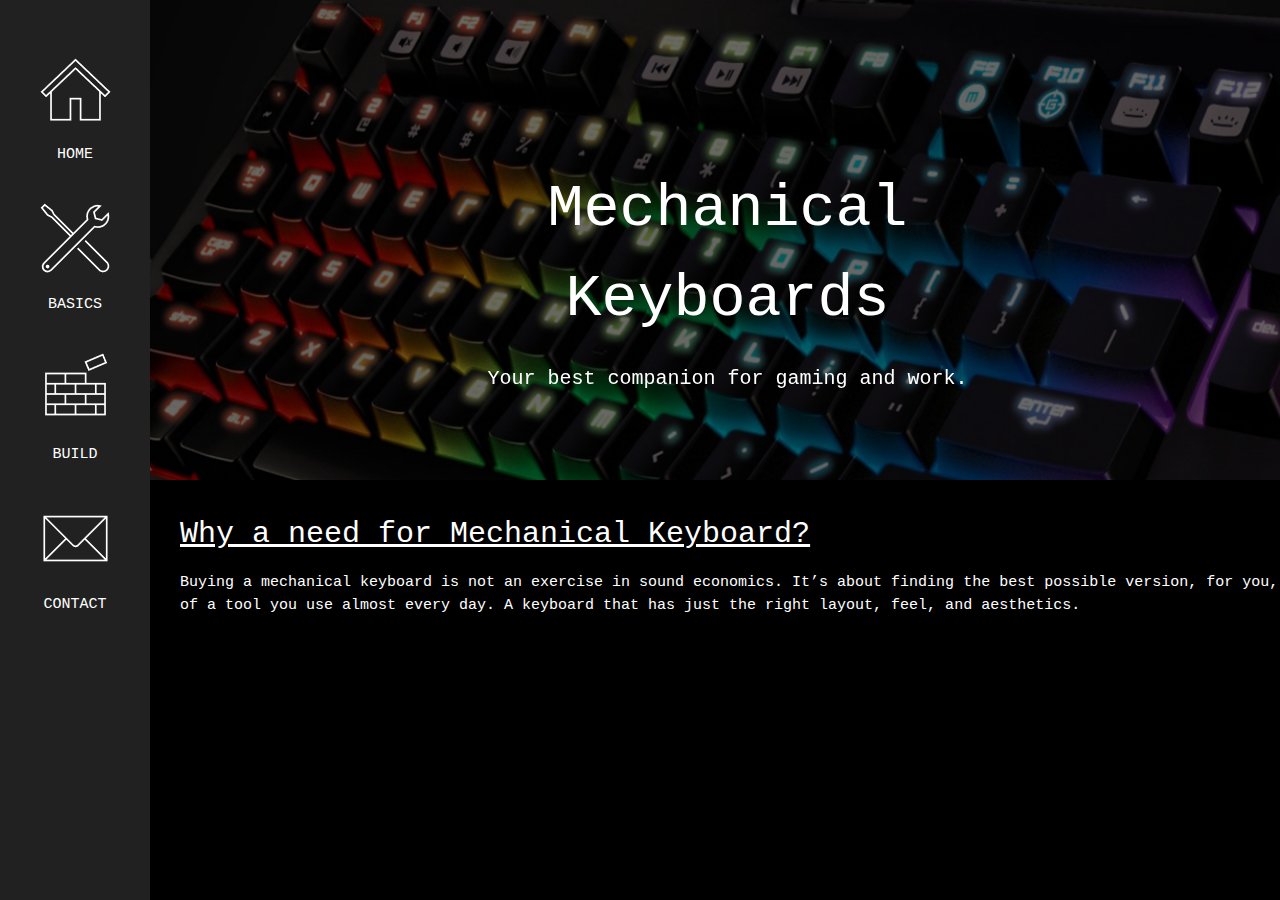
==== assignment2.html @ ba3ad0b2 "Update assignment2.html" ====
<html>
  <head>
    <title>Assignment 2</title>
    <link rel="stylesheet" type="text/css" href="style2.css" />
    <link rel="stylesheet" href="https://www.w3schools.com/w3css/4/w3.css" />
    <link
      rel="stylesheet"
      href="https://fonts.googleapis.com/css?family=Montserrat"
    />
    <link
      rel="stylesheet"
      href="https://cdnjs.cloudflare.com/ajax/libs/font-awesome/4.7.0/css/font-awesome.min.css"
    />
  </head>
  <body style="background-color: black; color: white">
    <nav class="sidebar" style="background-color: #212121">
      <a href="#" class="baritem w3-hover-black" style="width: 100%">
        <image src="images/home.png"></image>
        <p>HOME</p>
      </a>
      <a href="#basics" class="baritem w3-hover-black" style="width: 100%">
        <image src="images/basics.png"></image>
        <p>BASICS</p>
      </a>
      <a href="#build" class="baritem w3-hover-black" style="width: 100%">
        <image src="images/build.png"></image>
        <p>BUILD</p>
      </a>
      <a href="#contact" class="baritem w3-hover-black" style="width: 100%">
        <image src="images/contact.png"></image>
        <p>CONTACT</p>
      </a>
    </nav>

    <div class="box maincontent" style="width: 100%">
      <img
        src="images/BG2.png"
        style="width: 100%; height: auto; display: block"
      />
      <div class="text" style="font-family: 'Courier New', Courier, monospace">
        <h1
          style="
            font-family: 'Courier New', Courier, monospace;
            font-size: 60px;
          "
        >
          Mechanical Keyboards
        </h1>
        <p style="font-size: 20px">Your best companion for gaming and work.</p>
      </div>
    </div>
    <div style="padding-left: 180px">
      <header style="text-align: left">
        <u>Why a need for Mechanical Keyboard? </u>
      </header>
      <p>
        Buying a mechanical keyboard is not an exercise in sound economics. It’s
        about finding the best possible version, for you, of a tool you use
        almost every day. A keyboard that has just the right layout, feel, and
        aesthetics.
      </p>
    </div>
  </body>
</html>
---- style2.css ----
.container {
  text-align: center;
  color: white;
}

.centered {
  position: relative;
  transform: translate(-50%, -50%);
}

.sidebar {
  height: 100%;
  width: 150px;
  position: fixed;
  top: 0;
  left: 0;
  padding-top: 40px;
  background-color: #212121;
}

.sidebar div {
  padding: 8px;
  font-size: 15px;
  display: block;
}

.body-text {
  margin-left: 150px;
  font-size: 18px;
}

.baritem {
  padding: 8px 16px;
  float: left;
  width: auto;
  border: none;
  display: block;
  outline: 0;
  width: 100%;
  display: block;
  padding: 8px 16px;
  text-align: center;
  border: none;
  white-space: normal;
  float: none;
  outline: 0;
  text-decoration: none;
}

.maincontent {
  padding-bottom: 32px !important;
}

header {
  text-align: center;
  font-size: 20px;
  color: white;
  font-family: "Courier New", Courier, monospace;
  font-size: 30px;
}

p {
  font-family: "Courier New", Courier, monospace;
}
.box {
  position: relative;
  display: inline-block;
  padding-left: 150px;
}
.box .text {
  position: absolute;
  z-index: 999;
  margin: 0 auto;
  left: 0;
  right: 0;
  top: 30%;
  text-align: center;
  width: 60%;
  padding-left: 175px;
}
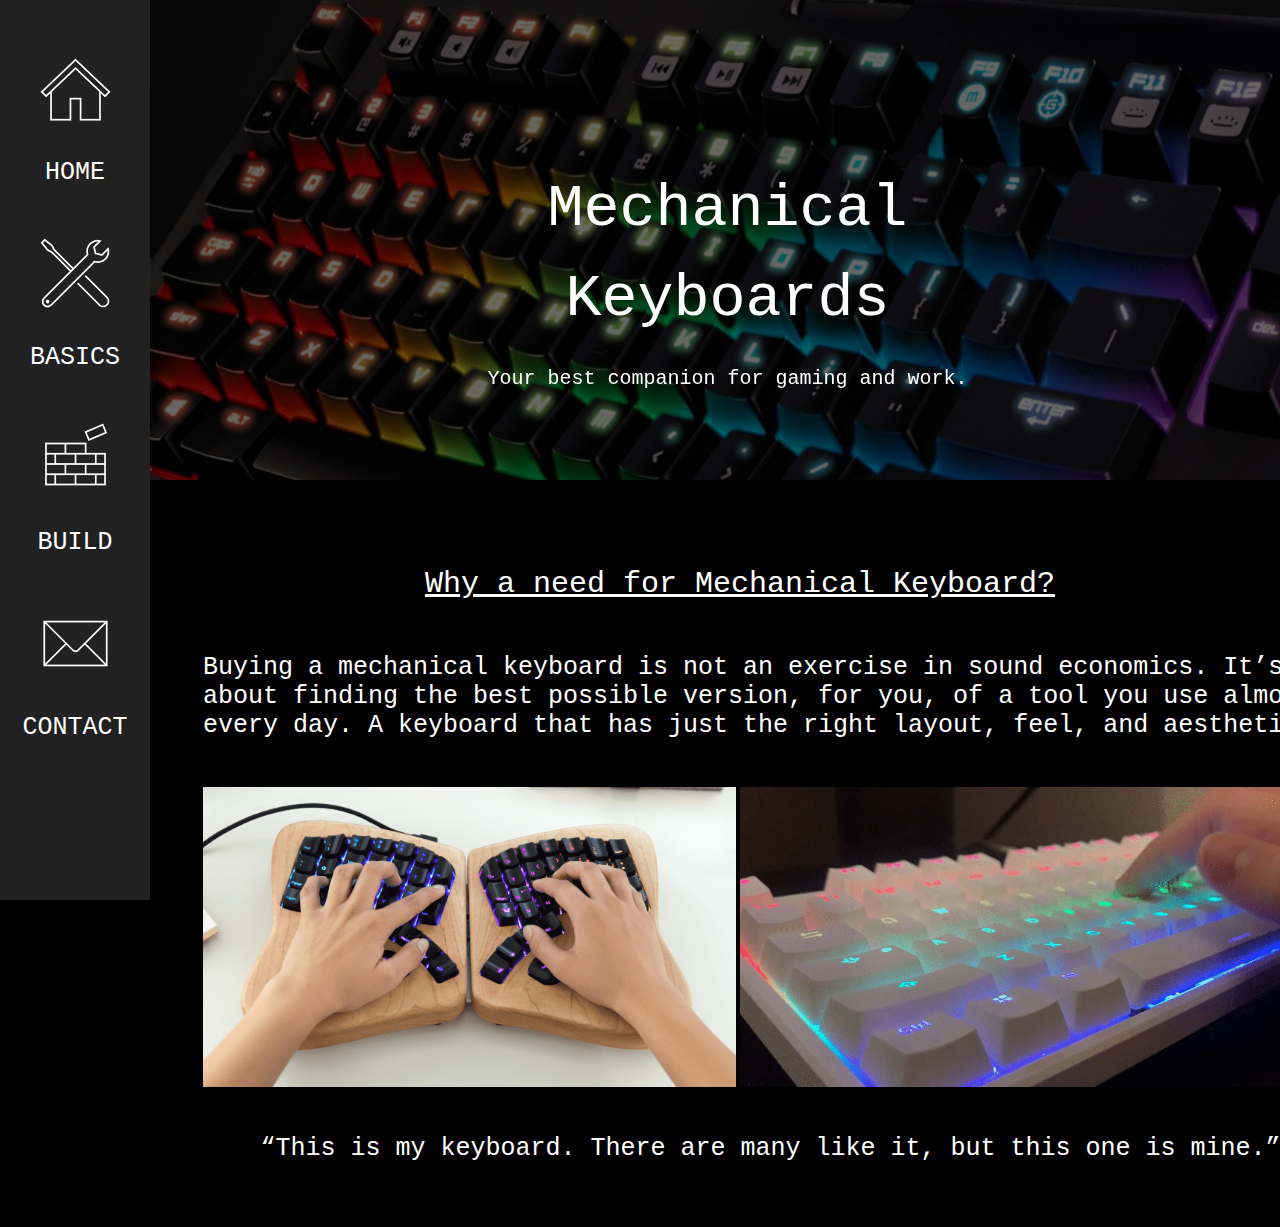
==== commit 347eb0ab: "update" ====
--- a/assignment2.html
+++ b/assignment2.html
@@ -49,16 +49,43 @@
         <p style="font-size: 20px">Your best companion for gaming and work.</p>
       </div>
     </div>
-    <div style="padding-left: 180px">
-      <header style="text-align: left">
+    <div style="padding-left: 200px; padding-top: 50px">
+      <header style="text-align: center">
         <u>Why a need for Mechanical Keyboard? </u>
       </header>
-      <p>
-        Buying a mechanical keyboard is not an exercise in sound economics. It’s
-        about finding the best possible version, for you, of a tool you use
-        almost every day. A keyboard that has just the right layout, feel, and
-        aesthetics.
-      </p>
+      <table style="width: 70%; margin-left: auto; margin-right: auto">
+        <tr>
+          <td colspan="2">
+            <br />
+            <p>
+              Buying a mechanical keyboard is not an exercise in sound
+              economics. It’s about finding the best possible version, for you,
+              of a tool you use almost every day. A keyboard that has just the
+              right layout, feel, and aesthetics.
+            </p>
+            <br />
+          </td>
+        </tr>
+        <tr>
+          <td>
+            <img src="images/slide 3.png" style="height: 300px" />
+          </td>
+          <td>
+            <img src="images/slide 3 02.webp" style="height: 300px" />
+          </td>
+        </tr>
+        <tr>
+          <td colspan="2">
+            <br />
+            <p style="text-align: center">
+              “This is my keyboard. There are many like it, but this one is
+              mine.”
+            </p>
+            <br />
+            <br />
+          </td>
+        </tr>
+      </table>
     </div>
   </body>
 </html>
--- a/style2.css
+++ b/style2.css
@@ -61,7 +61,9 @@
 
 p {
   font-family: "Courier New", Courier, monospace;
+  font-size: 25px;
 }
+
 .box {
   position: relative;
   display: inline-block;
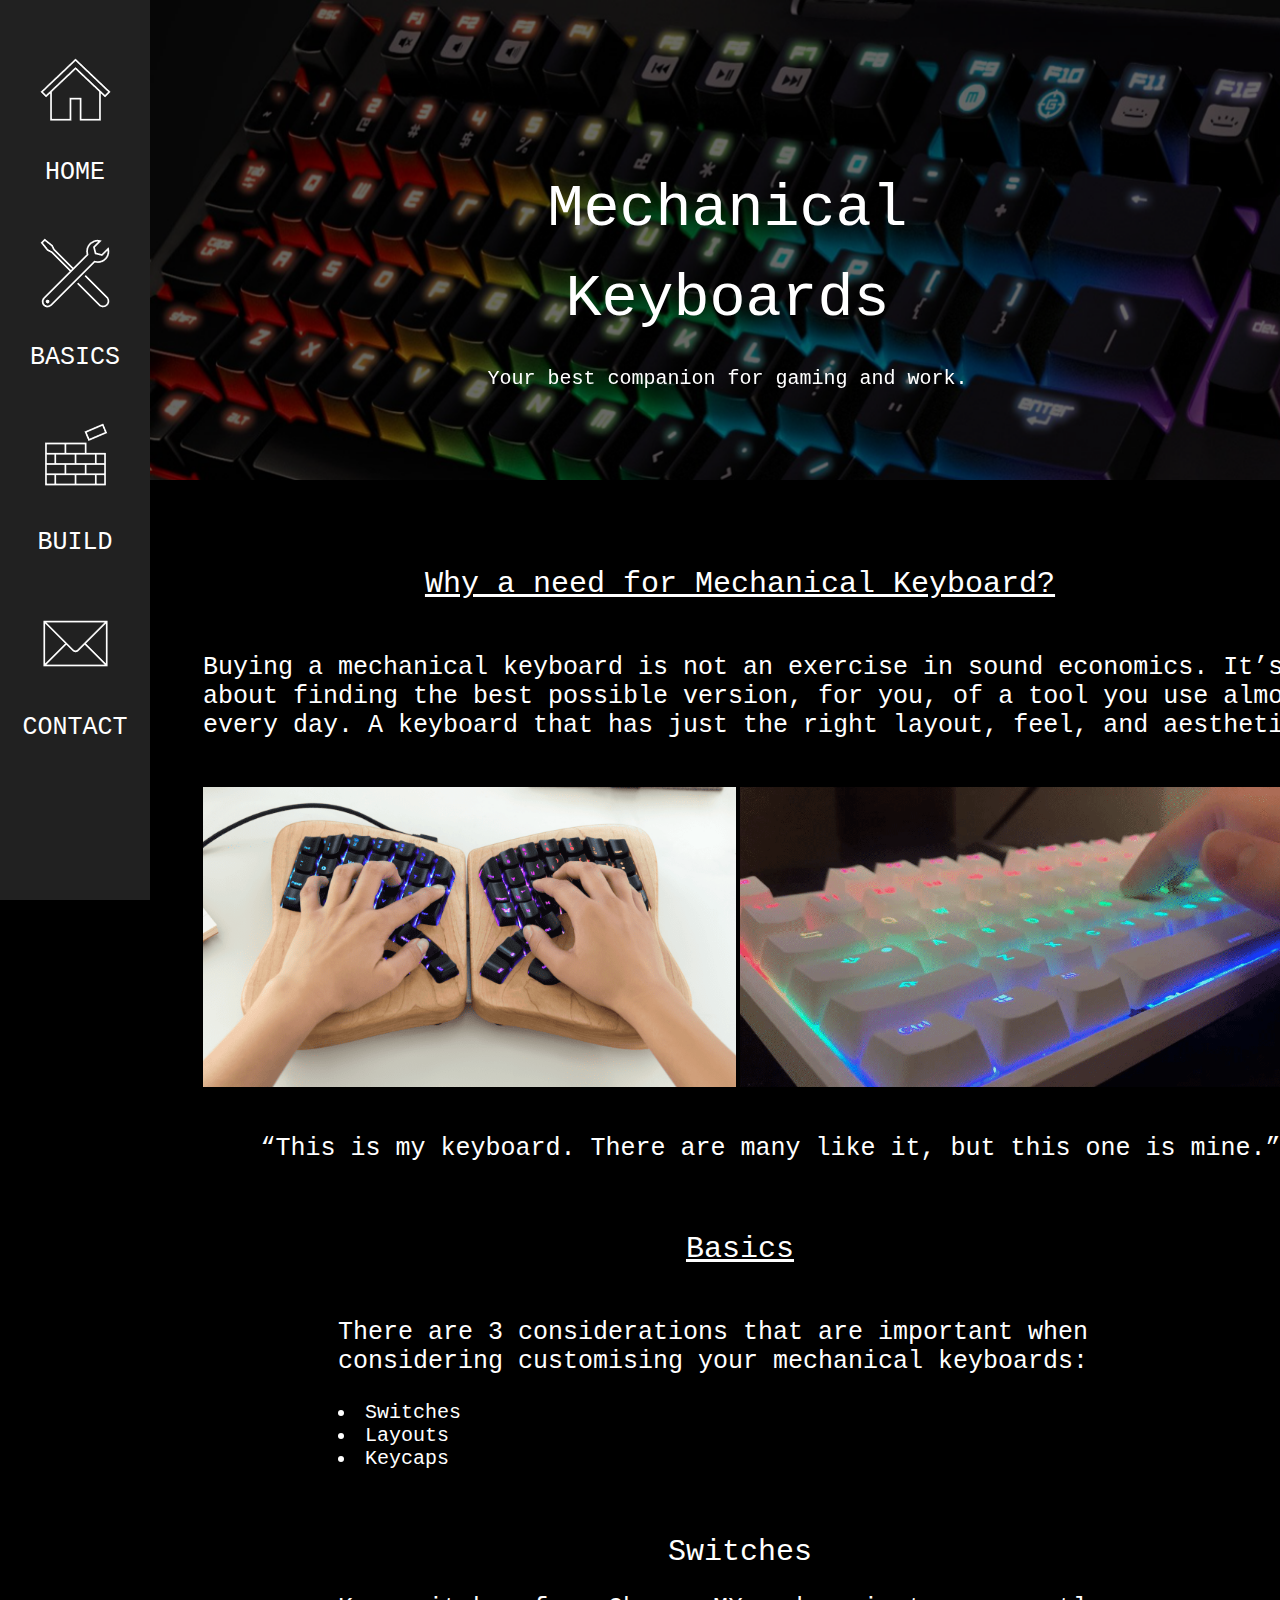
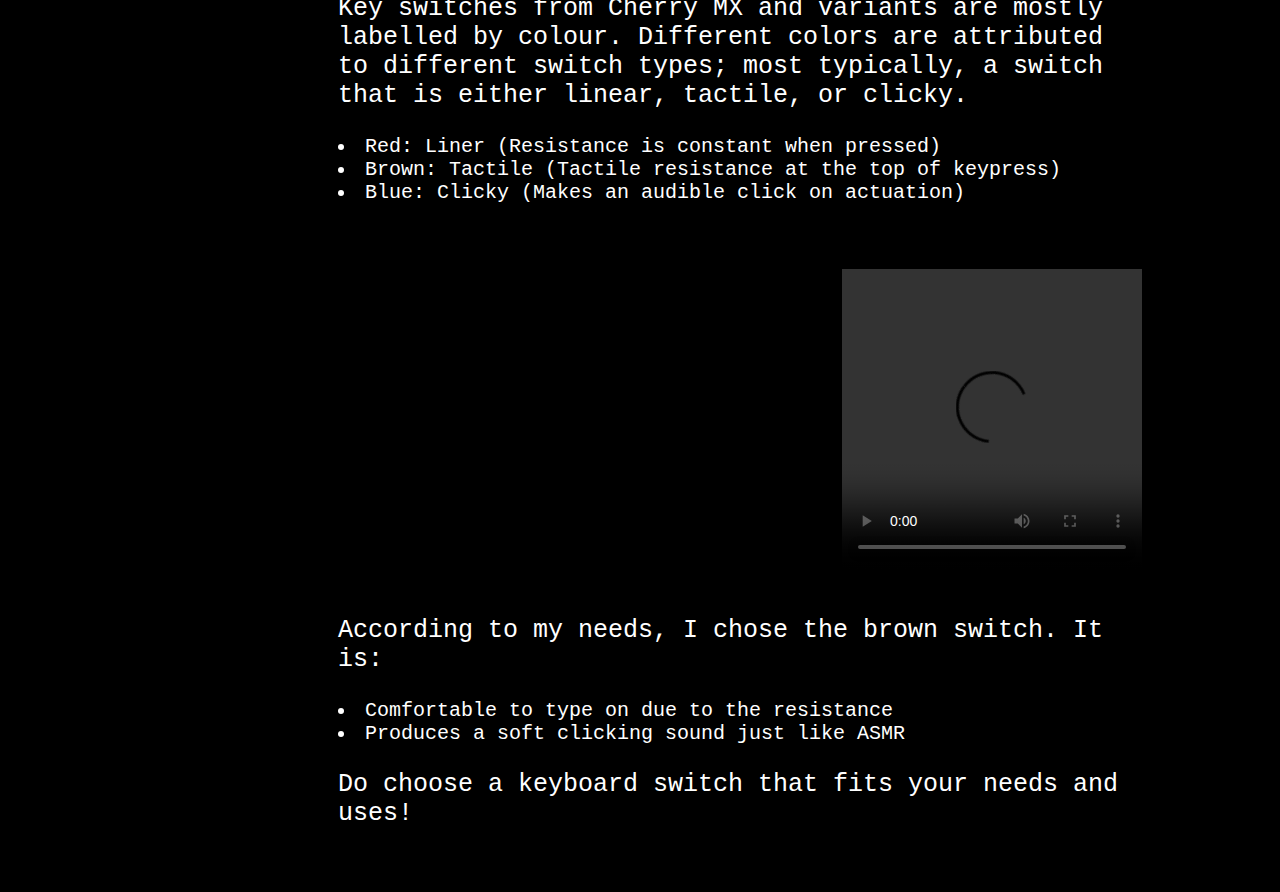
==== commit 1b3c4c42: "update" ====
--- a/assignment2.html
+++ b/assignment2.html
@@ -86,6 +86,72 @@
           </td>
         </tr>
       </table>
+      <header style="text-align: center">
+        <u>Basics</u>
+      </header>
+      <table style="width: 70%; margin-left: auto; margin-right: auto">
+        <tr>
+          <td colspan="2">
+            <br />
+            <p>
+              There are 3 considerations that are important when considering
+              customising your mechanical keyboards:
+              <li>Switches</li>
+              <li>Layouts</li>
+              <li>Keycaps</li>
+            </p>
+            <br />
+          </td>
+        </tr>
+        <tr>
+          <td colspan="2">
+            <br />
+            <header style="text-align: center">Switches</header>
+            <p>
+              Key switches from Cherry MX and variants are mostly labelled by
+              colour. Different colors are attributed to different switch types;
+              most typically, a switch that is either linear, tactile, or
+              clicky.
+              <li>Red: Liner (Resistance is constant when pressed)</li>
+              <li>
+                Brown: Tactile (Tactile resistance at the top of keypress)
+              </li>
+              <li>Blue: Clicky (Makes an audible click on actuation)</li>
+            </p>
+            <br />
+            <br />
+          </td>
+        </tr>
+        <tr>
+          <td style="align-items: center">
+            <iframe
+              width="500"
+              height="300"
+              src="https://www.youtube.com/embed/rm-WuK_9OBM"
+              title="YouTube video player"
+              frameborder="0"
+              allow="accelerometer; autoplay; clipboard-write; encrypted-media; gyroscope; picture-in-picture"
+              allowfullscreen
+            ></iframe>
+          </td>
+          <td style="align-items: center">
+            <video width="auto" height="300" controls>
+              <source src="images/slide 04 video.mp4" type="video/mp4" />
+            </video>
+          </td>
+        </tr>
+        <tr>
+          <td colspan="2">
+            <br />
+            <p>According to my needs, I chose the brown switch. It is:</p>
+            <li>Comfortable to type on due to the resistance</li>
+            <li>Produces a soft clicking sound just like ASMR</li>
+            <p>Do choose a keyboard switch that fits your needs and uses!</p>
+            <br />
+            <br />
+          </td>
+        </tr>
+      </table>
     </div>
   </body>
 </html>
--- a/style2.css
+++ b/style2.css
@@ -64,6 +64,11 @@
   font-size: 25px;
 }
 
+li {
+  font-family: "Courier New", Courier, monospace;
+  font-size: 20px;
+}
+
 .box {
   position: relative;
   display: inline-block;
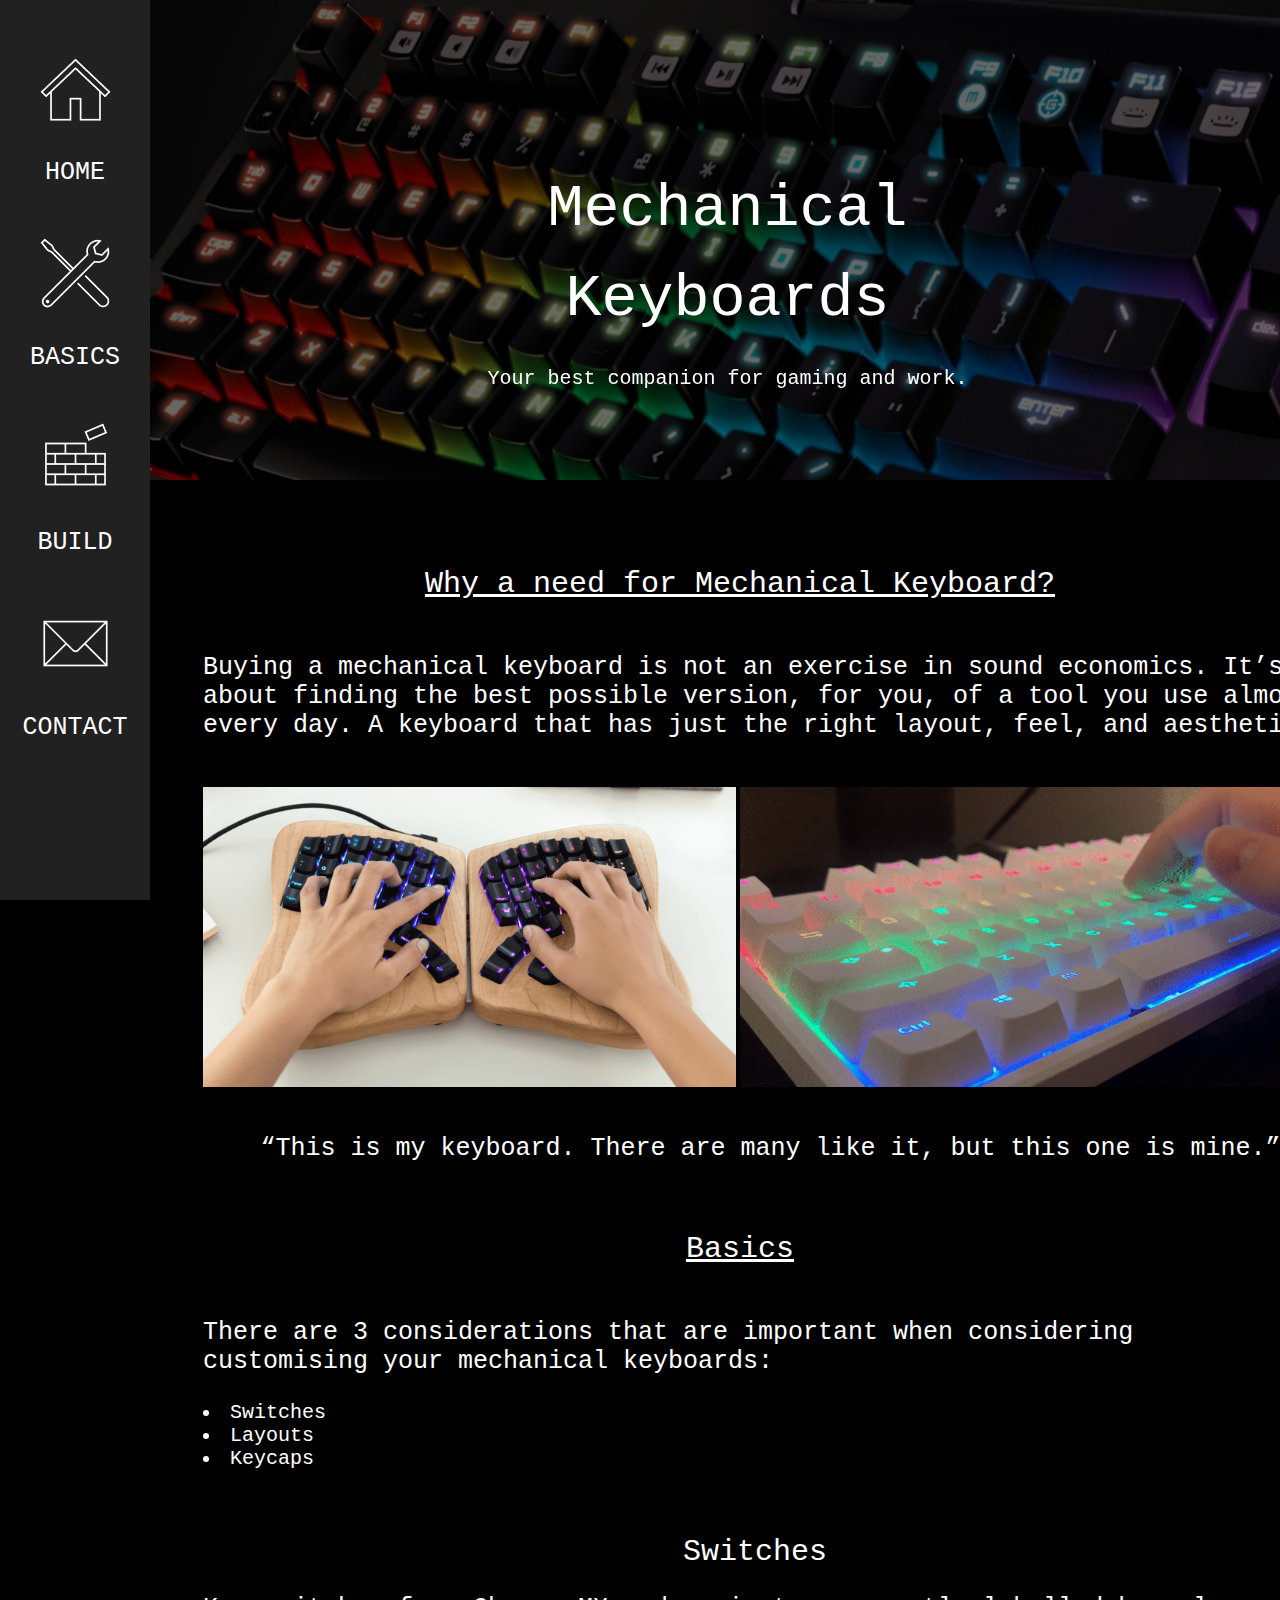
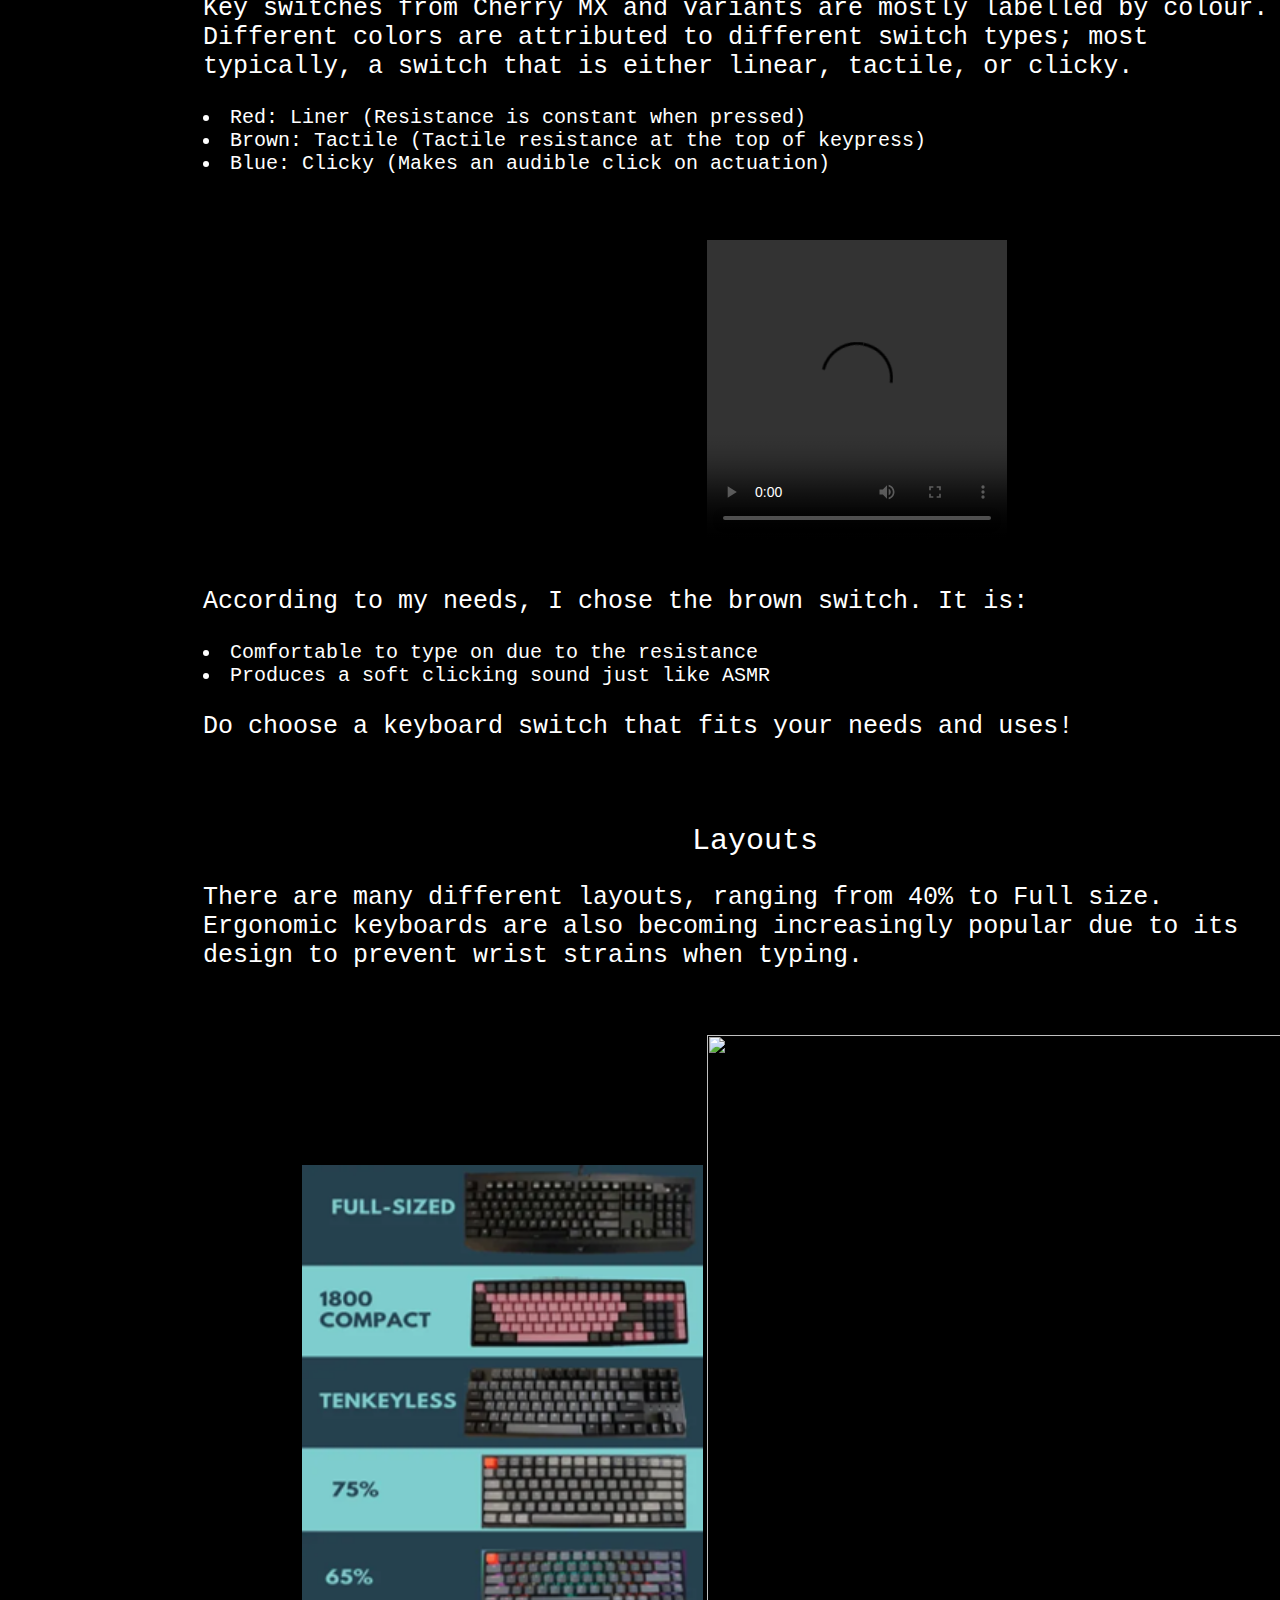
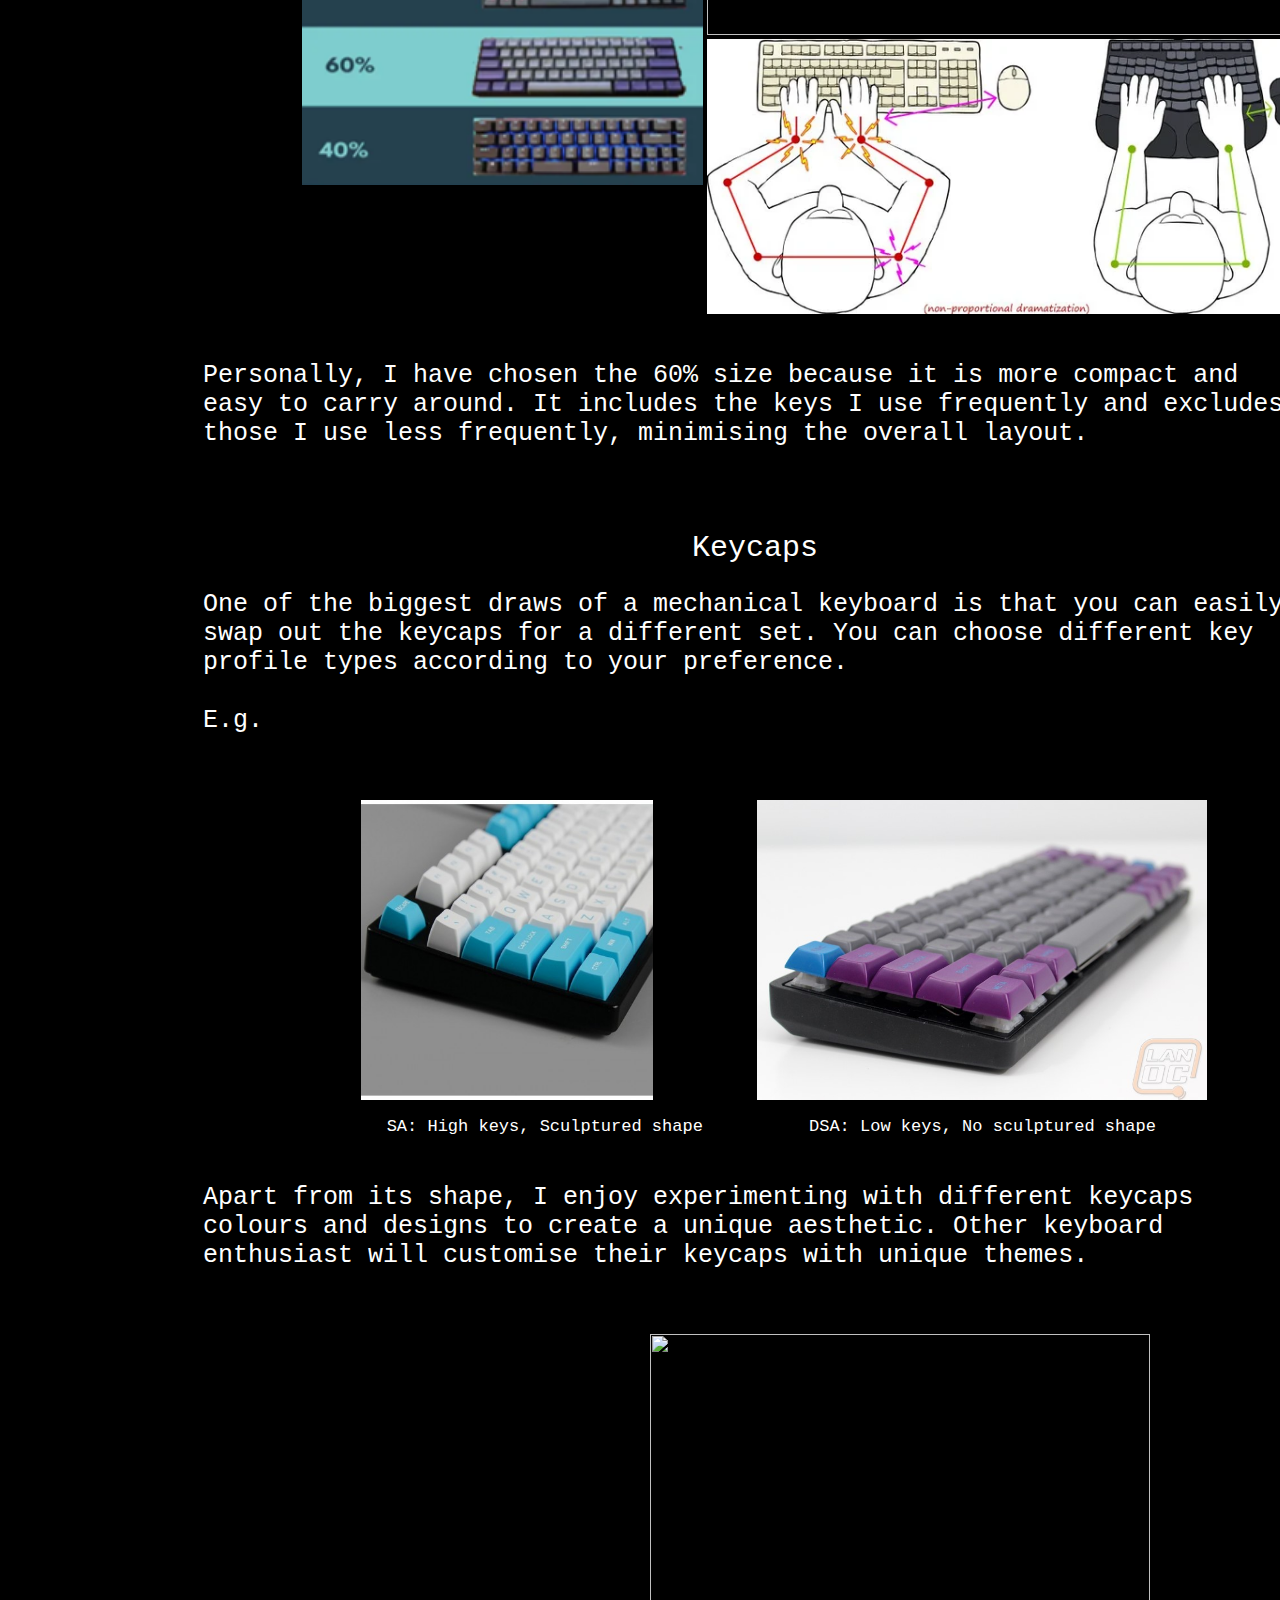
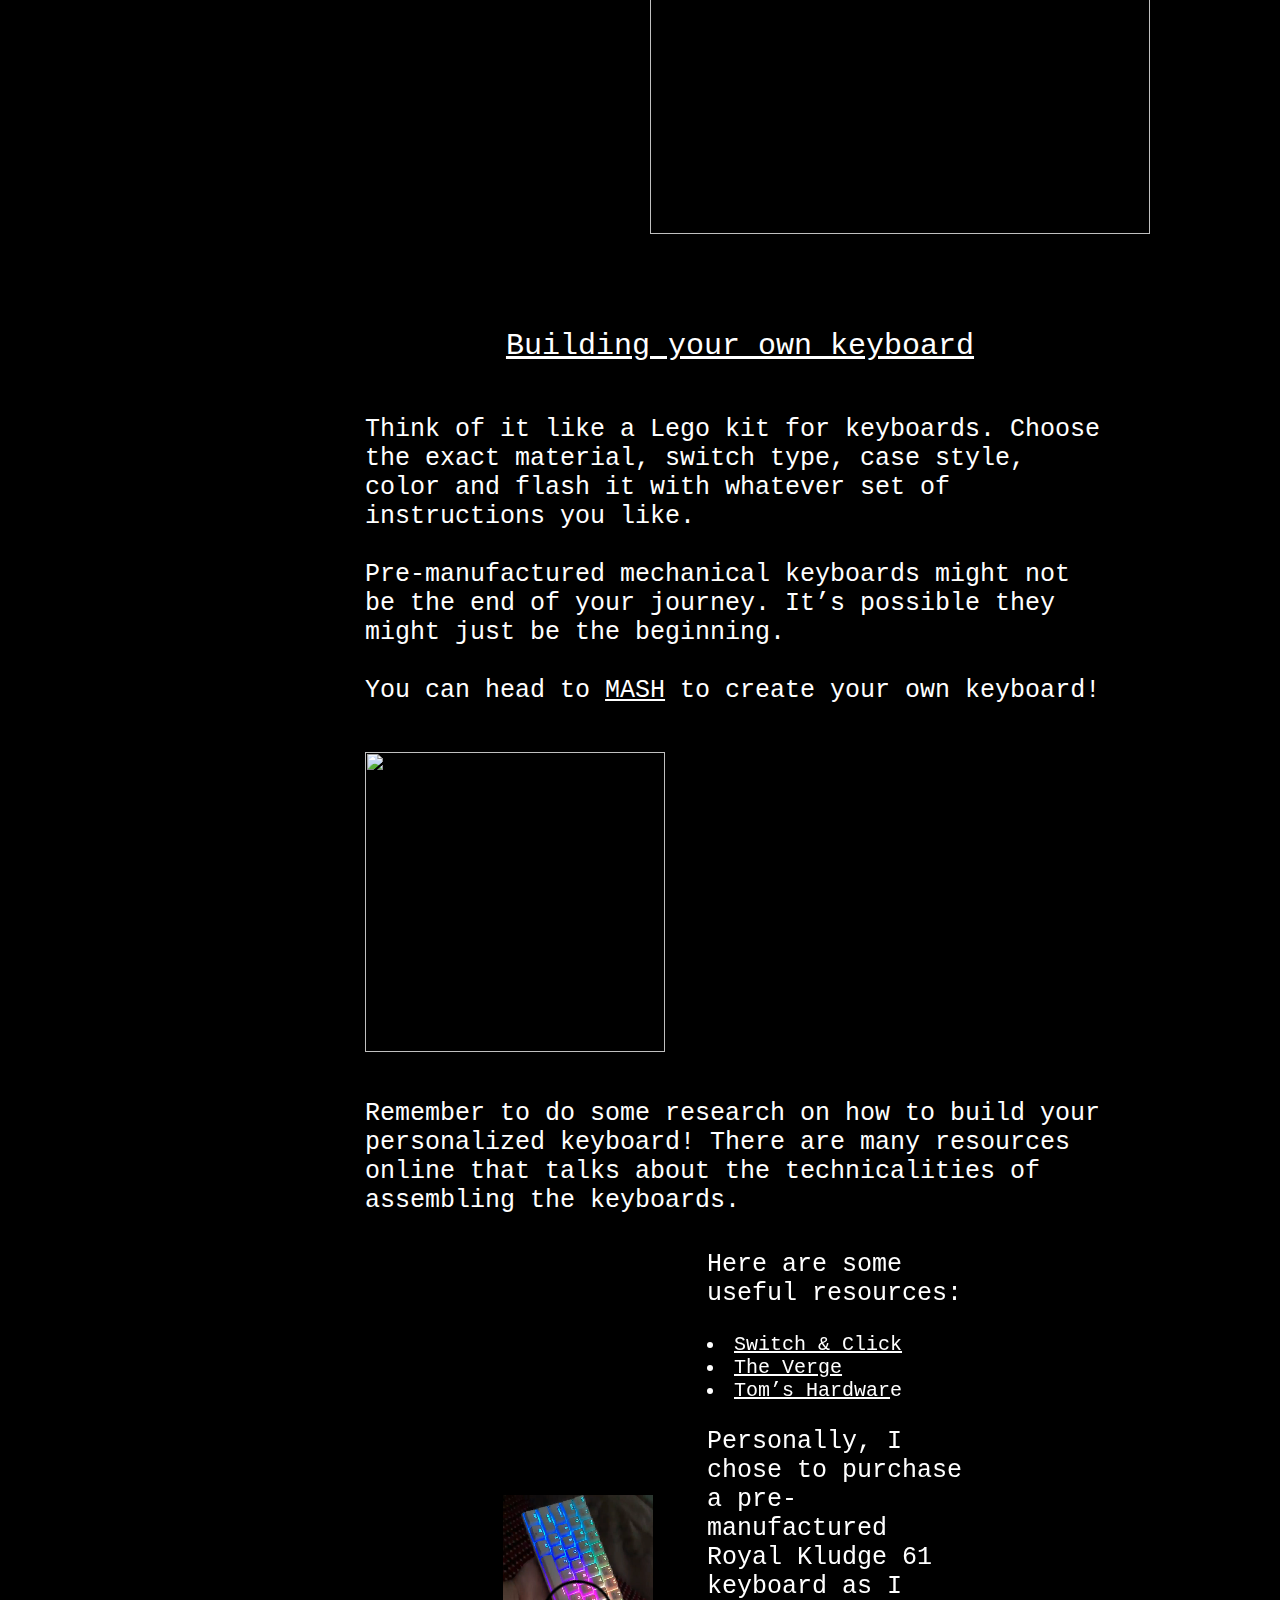
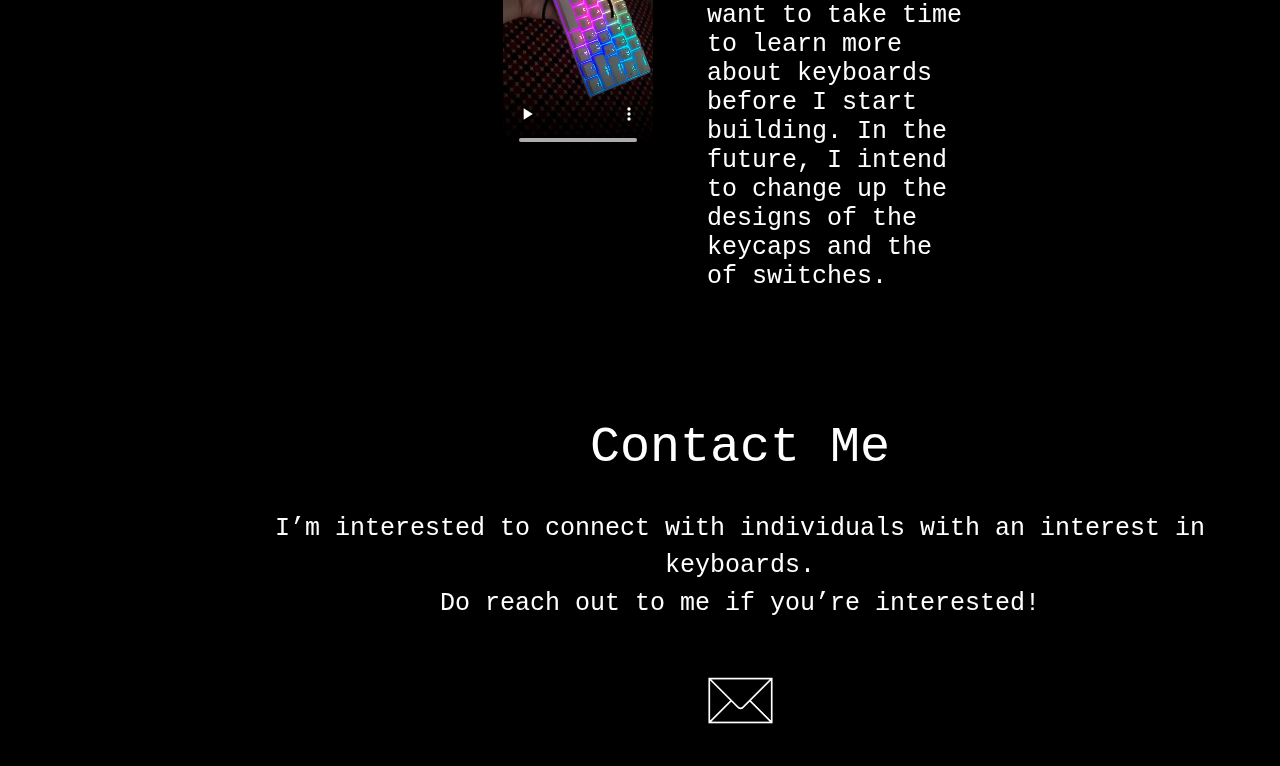
==== commit 382c2506: "DONEZ" ====
--- a/assignment2.html
+++ b/assignment2.html
@@ -86,7 +86,7 @@
           </td>
         </tr>
       </table>
-      <header style="text-align: center">
+      <header style="text-align: center" id="basics">
         <u>Basics</u>
       </header>
       <table style="width: 70%; margin-left: auto; margin-right: auto">
@@ -151,7 +151,185 @@
             <br />
           </td>
         </tr>
+        <tr>
+          <td colspan="2">
+            <br />
+            <header style="text-align: center">Layouts</header>
+            <p>
+              There are many different layouts, ranging from 40% to Full size.
+              Ergonomic keyboards are also becoming increasingly popular due to
+              its design to prevent wrist strains when typing.
+            </p>
+            <br />
+            <br />
+          </td>
+        </tr>
+        <tr>
+          <td align="right" rowspan="2">
+            <img src="images/slide5.png" style="height: 620px" />
+          </td>
+          <td style="align-items: center">
+            <img src="images/slide 05 03.gif" style="width: 600px" />
+          </td>
+        </tr>
+        <tr>
+          <td>
+            <img src="images/slide 05 02.webp" style="width: 600px" />
+          </td>
+        </tr>
+        <tr>
+          <td colspan="2">
+            <br />
+            <p>
+              Personally, I have chosen the 60% size because it is more compact
+              and easy to carry around. It includes the keys I use frequently
+              and excludes those I use less frequently, minimising the overall
+              layout.
+            </p>
+            <br />
+            <br />
+          </td>
+        </tr>
+        <tr>
+          <td colspan="2">
+            <br />
+            <header style="text-align: center">Keycaps</header>
+            <p>
+              One of the biggest draws of a mechanical keyboard is that you can
+              easily swap out the keycaps for a different set. You can choose
+              different key profile types according to your preference.
+              <br /><br />E.g.
+            </p>
+            <br />
+            <br />
+          </td>
+        </tr>
+        <tr>
+          <td align="right">
+            <img
+              src="images/slide 07 SA.webp"
+              style="height: 300px; padding-right: 50px"
+            />
+            <p style="text-align: left; font-size: 17px">
+              &nbsp &nbsp &nbsp &nbsp &nbsp &nbsp &nbsp &nbsp &nbsp SA: High
+              keys, Sculptured shape
+            </p>
+          </td>
+          <td>
+            <img
+              src="images/slide 07 DSA.jpg"
+              style="height: 300px; padding-left: 50px"
+            />
+            <p style="font-size: 17px">
+              &nbsp &nbsp &nbsp &nbsp &nbsp DSA: Low keys, No sculptured shape
+            </p>
+          </td>
+        </tr>
+        <tr>
+          <td colspan="2">
+            <br />
+            <p>
+              Apart from its shape, I enjoy experimenting with different keycaps
+              colours and designs to create a unique aesthetic. Other keyboard
+              enthusiast will customise their keycaps with unique themes.
+            </p>
+            <br />
+            <br />
+          </td>
+        </tr>
       </table>
+      <img src="images/slide7.png" style="height: 500px; margin-left: 450px" />
+      <header style="text-align: center" id="build">
+        <u><br /><br />Building your own keyboard</u>
+      </header>
+      <table style="width: 70%; margin-left: auto; margin-right: auto">
+        <tr>
+          <td colspan="2">
+            <br />
+            <p>
+              Think of it like a Lego kit for keyboards. Choose the exact
+              material, switch type, case style, color and flash it with
+              whatever set of instructions you like.
+              <br /><br />
+              Pre-manufactured mechanical keyboards might not be the end of your
+              journey. It’s possible they might just be the beginning.
+              <br /><br />
+              You can head to <a href="https://mash.sg">MASH</a> to create your
+              own keyboard!
+            </p>
+            <br />
+          </td>
+        </tr>
+        <tr>
+          <td>
+            <img src="images/slide8.png" style="height: 300px" />
+          </td>
+        </tr>
+        <tr>
+          <td colspan="2">
+            <br />
+            <p>
+              Remember to do some research on how to build your personalized
+              keyboard! There are many resources online that talks about the
+              technicalities of assembling the keyboards.<br /><br />
+            </p>
+          </td>
+        </tr>
+      </table>
+      <table style="padding-left: 200px; margin-right: 300px">
+        <tr>
+          <td>
+            <video
+              width="300px"
+              height="auto"
+              controls
+              style="padding-left: 100px; padding-right: 50px"
+            >
+              <source src="images/slide 02 video.mp4" type="video/mp4" />
+            </video>
+          </td>
+          <td>
+            <p>Here are some useful resources: <br /></p>
+            <li>
+              <a href="https://switchandclick.com/how-to-build-a-keyboard/"
+                >Switch & Click</a
+              >
+            </li>
+            <li>
+              <a
+                href="https://www.theverge.com/2019/6/21/18683728/mechanical-keyboard-diy-building-guide-how-to-75-percent-pcb-case-zealio-keyswitches-zealpc"
+                >The Verge</a
+              >
+            </li>
+            <li>
+              <a
+                href="https://www.tomshardware.com/how-to/build-custom-mechanical-keyboard"
+                >Tom’s Hardwar</a
+              >e
+            </li>
+            <p>
+              Personally, I chose to purchase a pre-manufactured Royal Kludge 61
+              keyboard as I want to take time to learn more about keyboards
+              before I start building. In the future, I intend to change up the
+              designs of the keycaps and the of switches.
+              <br /><br /><br /><br /><br />
+            </p>
+          </td>
+        </tr>
+      </table>
+      <header style="text-align: center; font-size: 50px" id="contact">
+        Contact Me
+      </header>
+
+      <p style="text-align: center">
+        I’m interested to connect with individuals with an interest in
+        keyboards. <br />Do reach out to me if you’re interested!
+
+        <br /><br />
+        <mailto style="text-decoration: none; color: #0066ff">
+          <a href="mailto:enqi254@gmail.com"><img src="images/contact.png" /></a
+        ></mailto>
+      </p>
     </div>
   </body>
 </html>
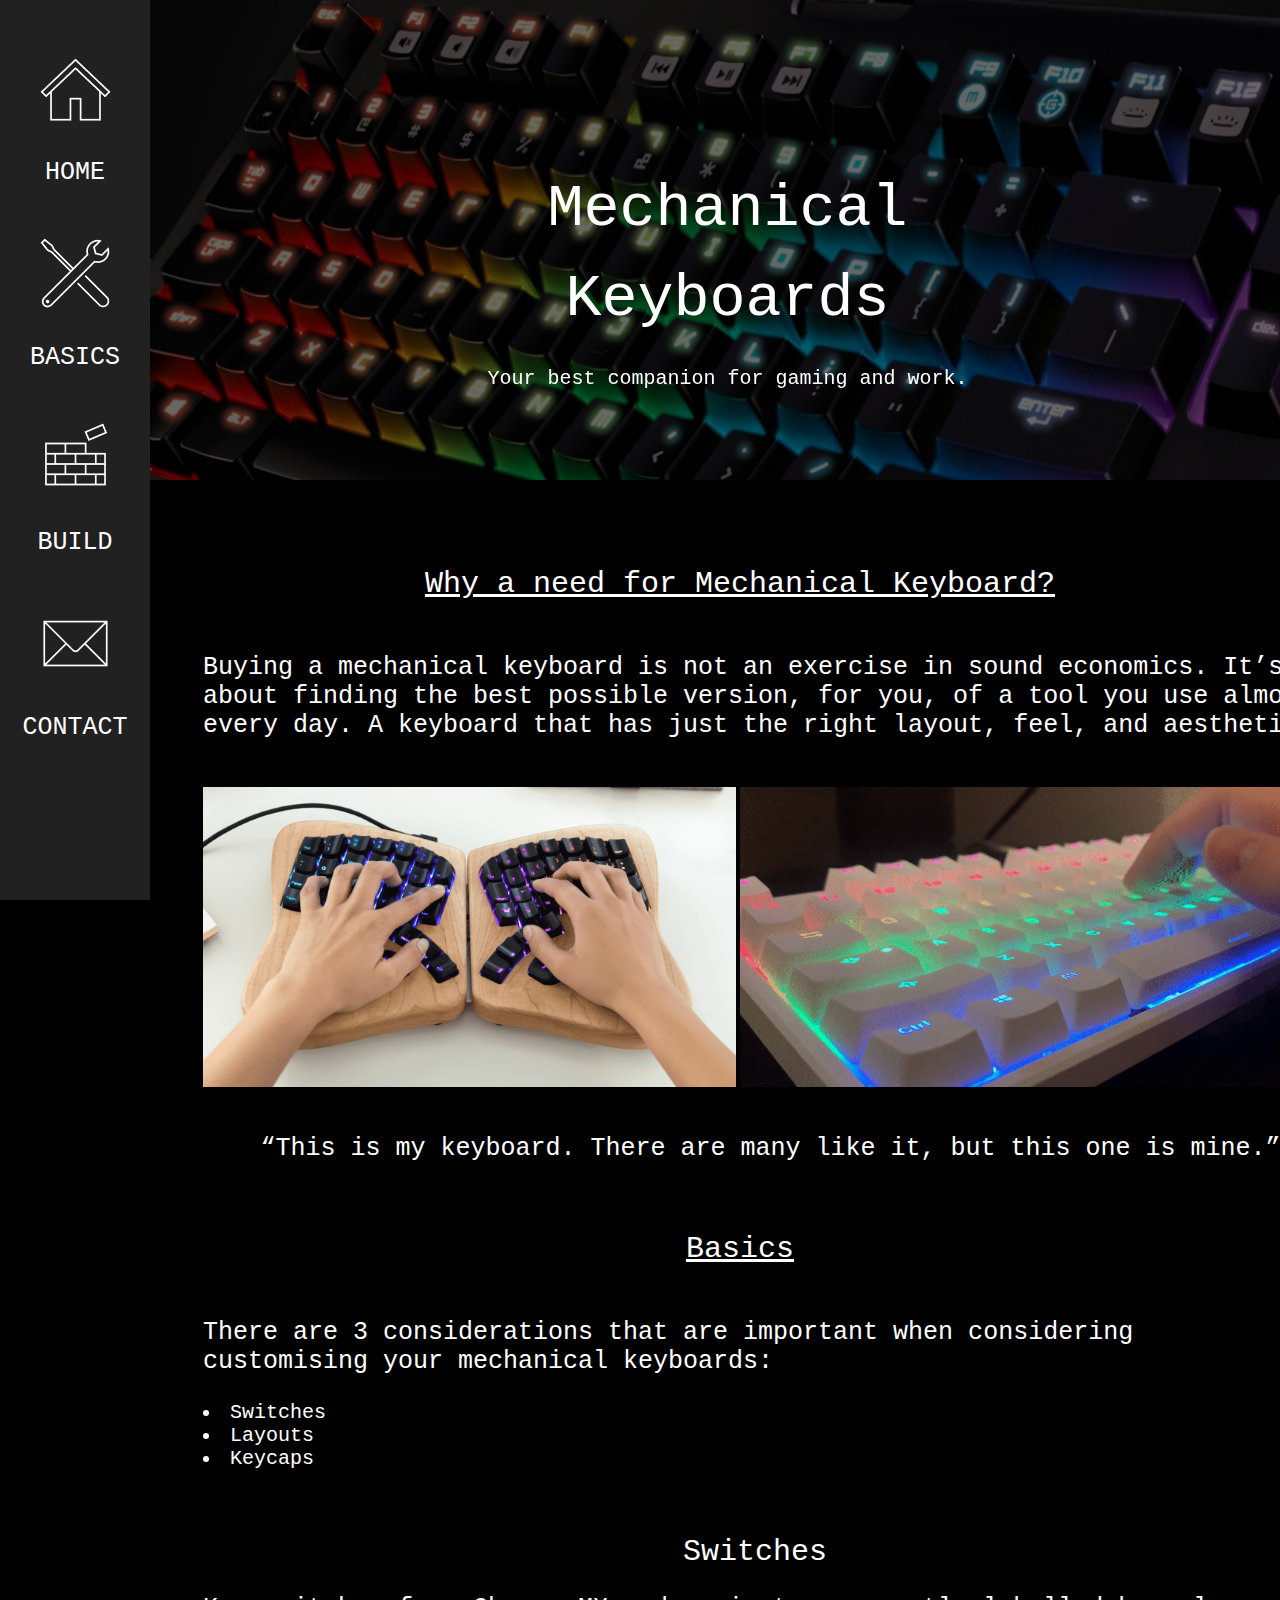
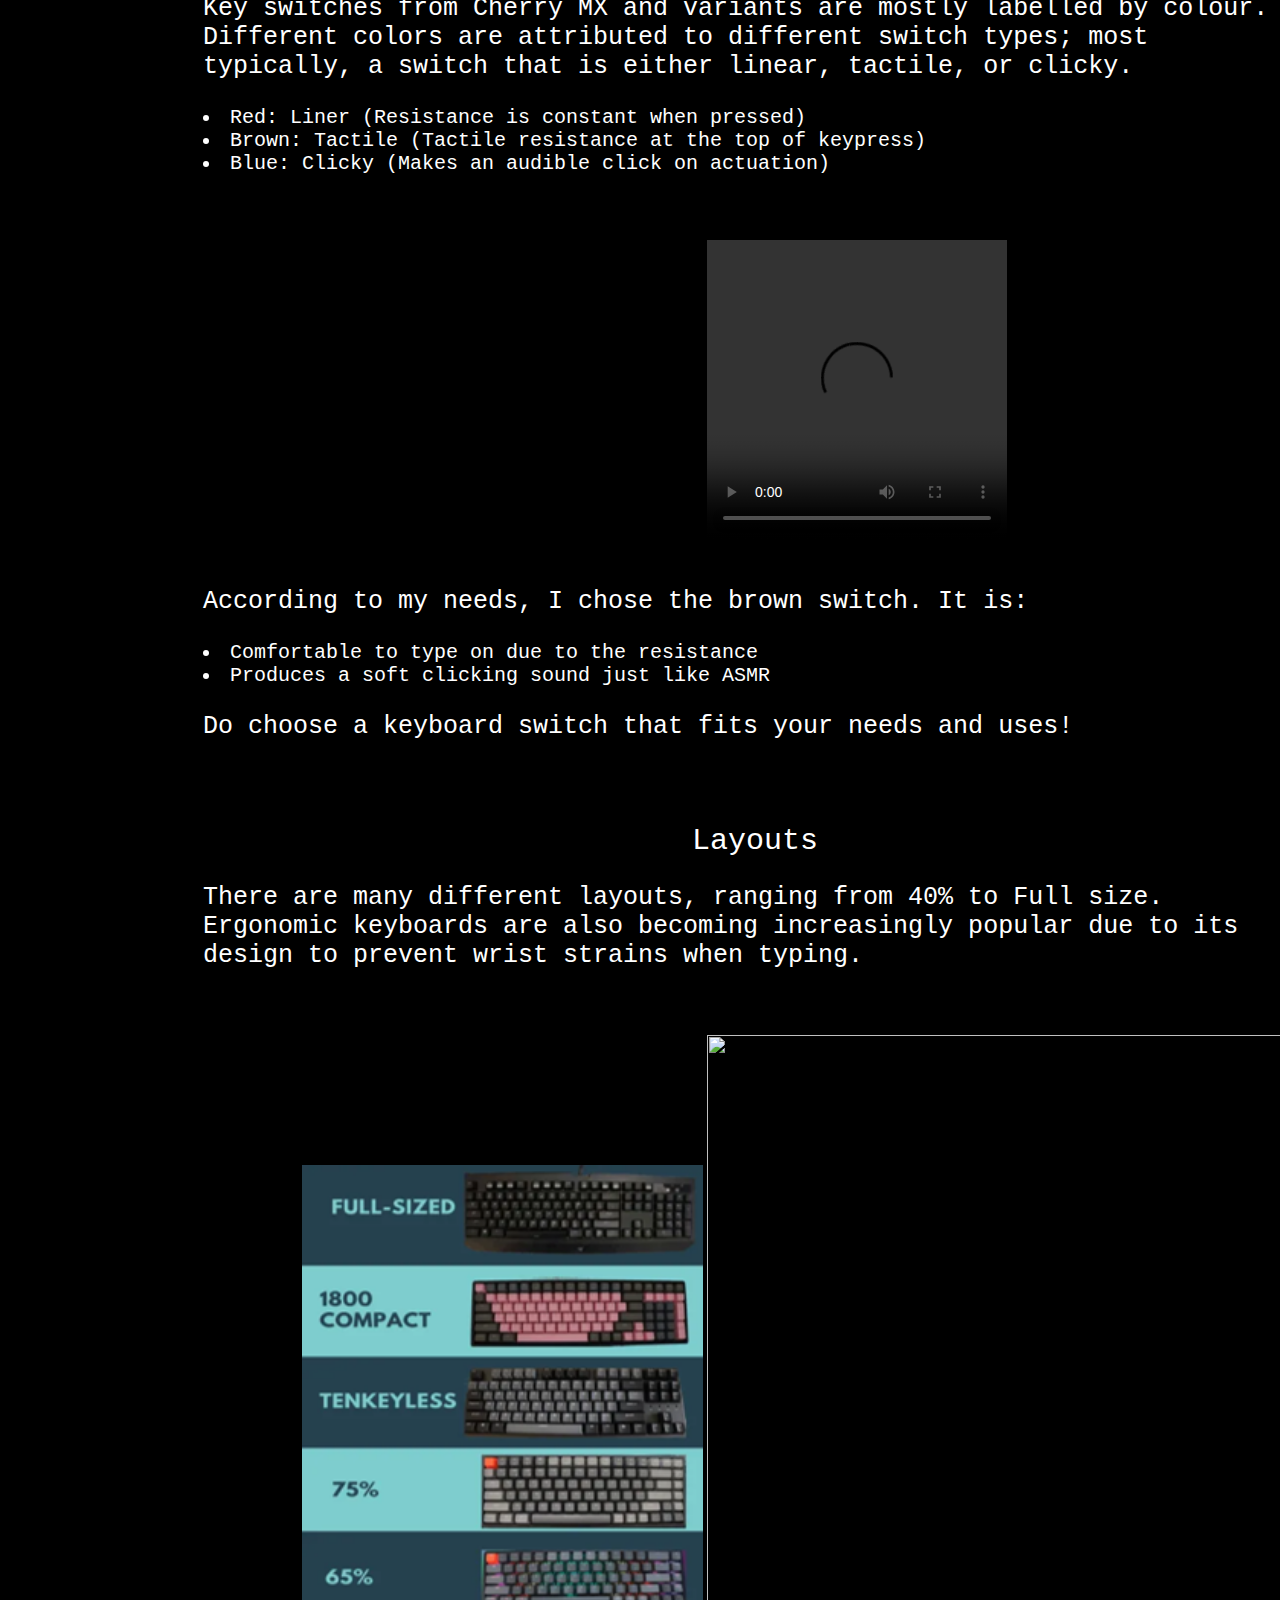
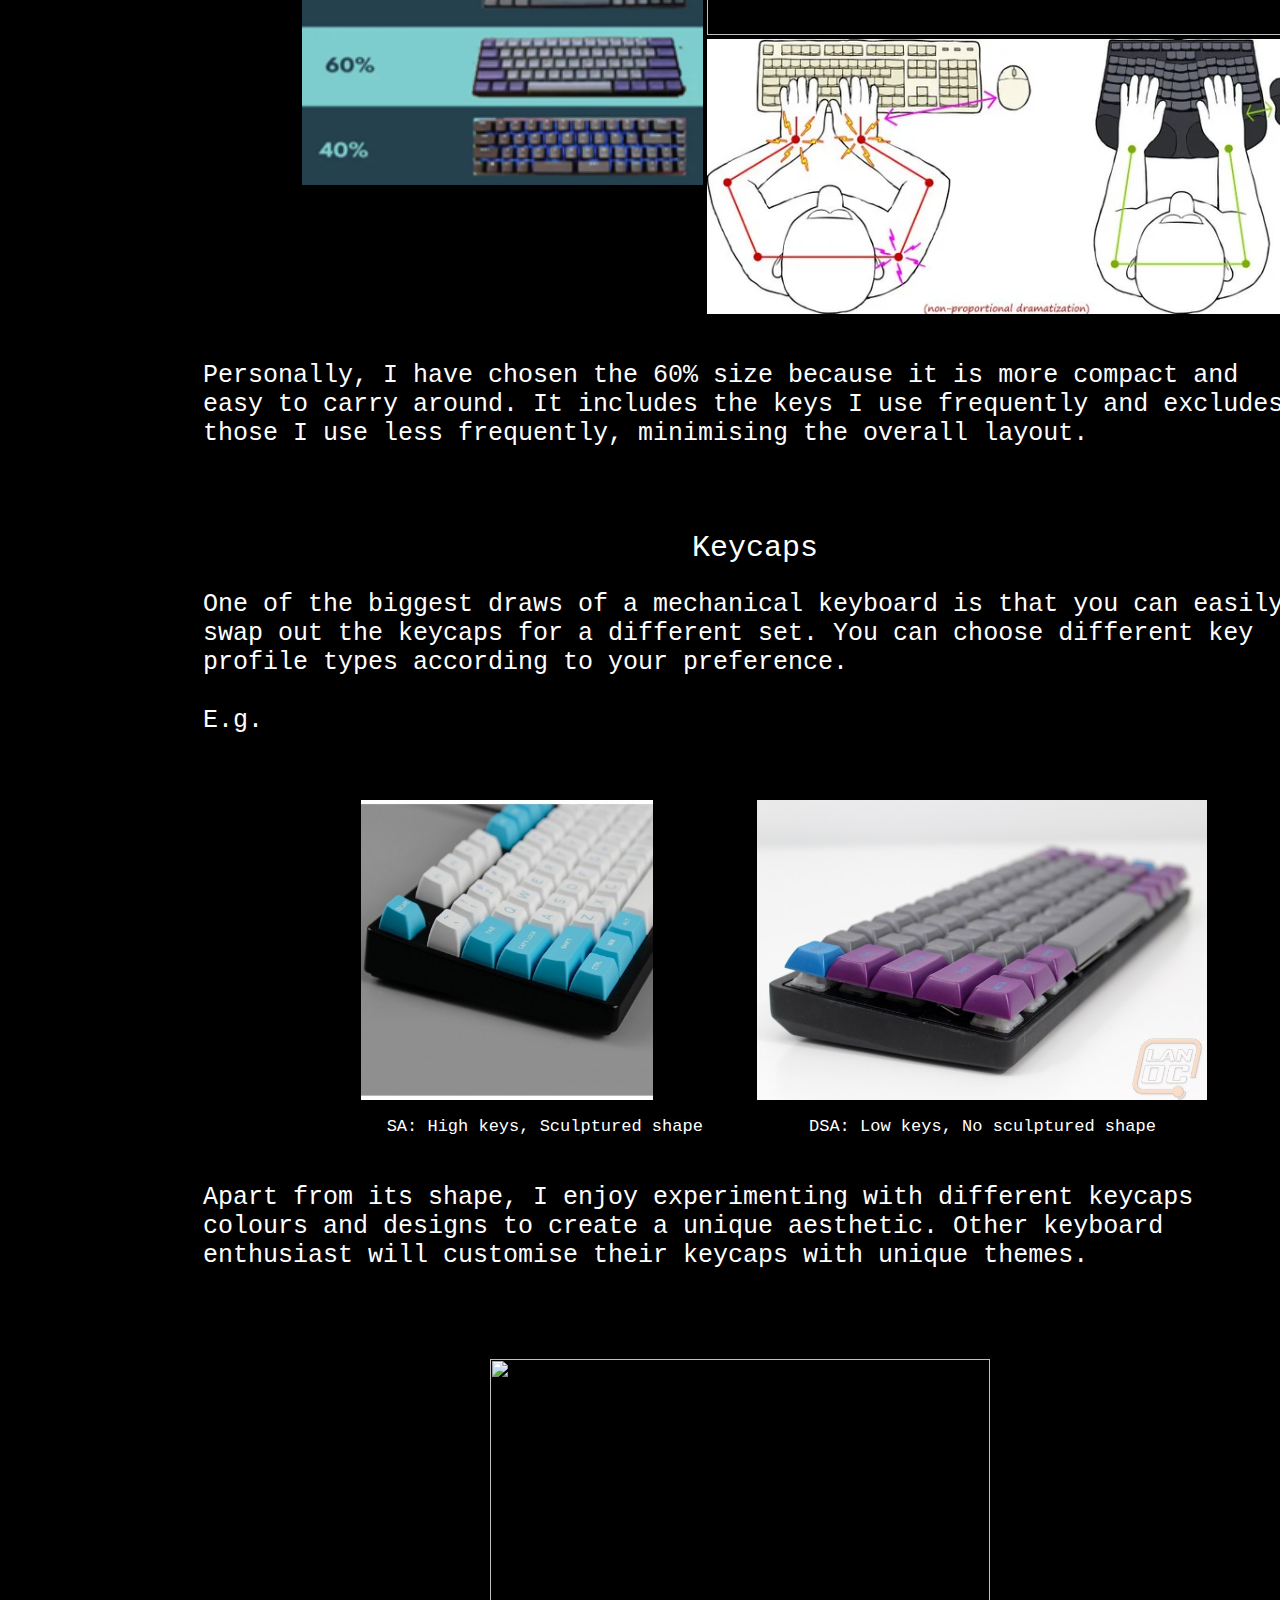
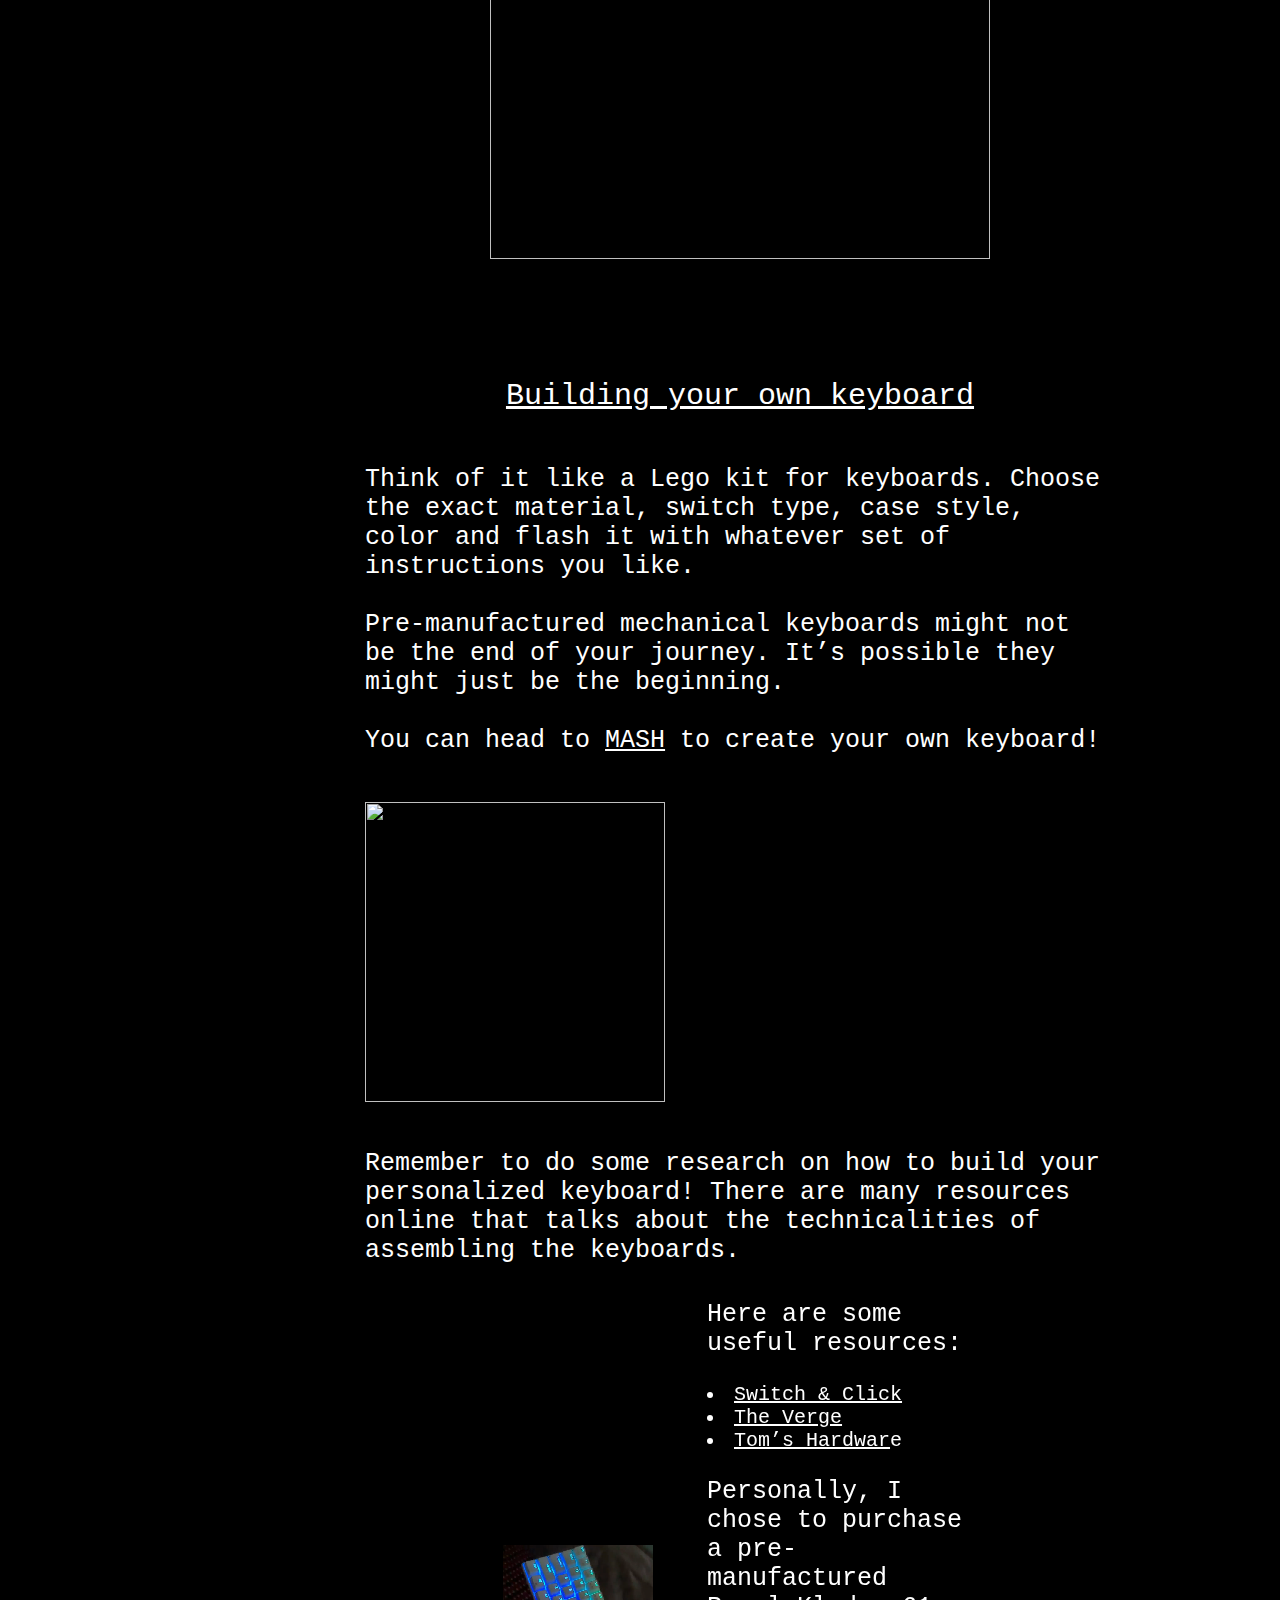
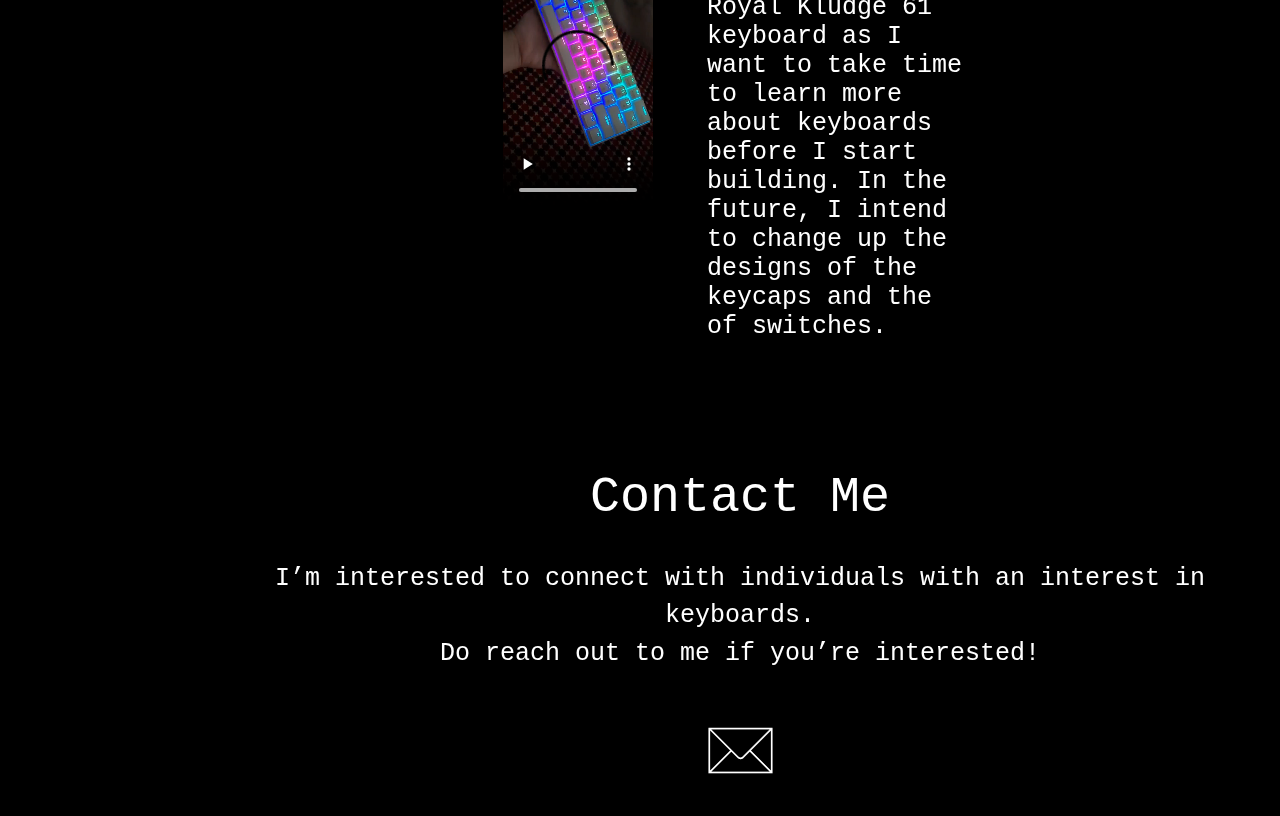
==== commit 2734ce70: "Update assignment2.html" ====
--- a/assignment2.html
+++ b/assignment2.html
@@ -238,7 +238,9 @@
           </td>
         </tr>
       </table>
-      <img src="images/slide7.png" style="height: 500px; margin-left: 450px" />
+      <p style="text-align: center">
+        <img src="images/slide7.png" style="height: 500px" />
+      </p>
       <header style="text-align: center" id="build">
         <u><br /><br />Building your own keyboard</u>
       </header>
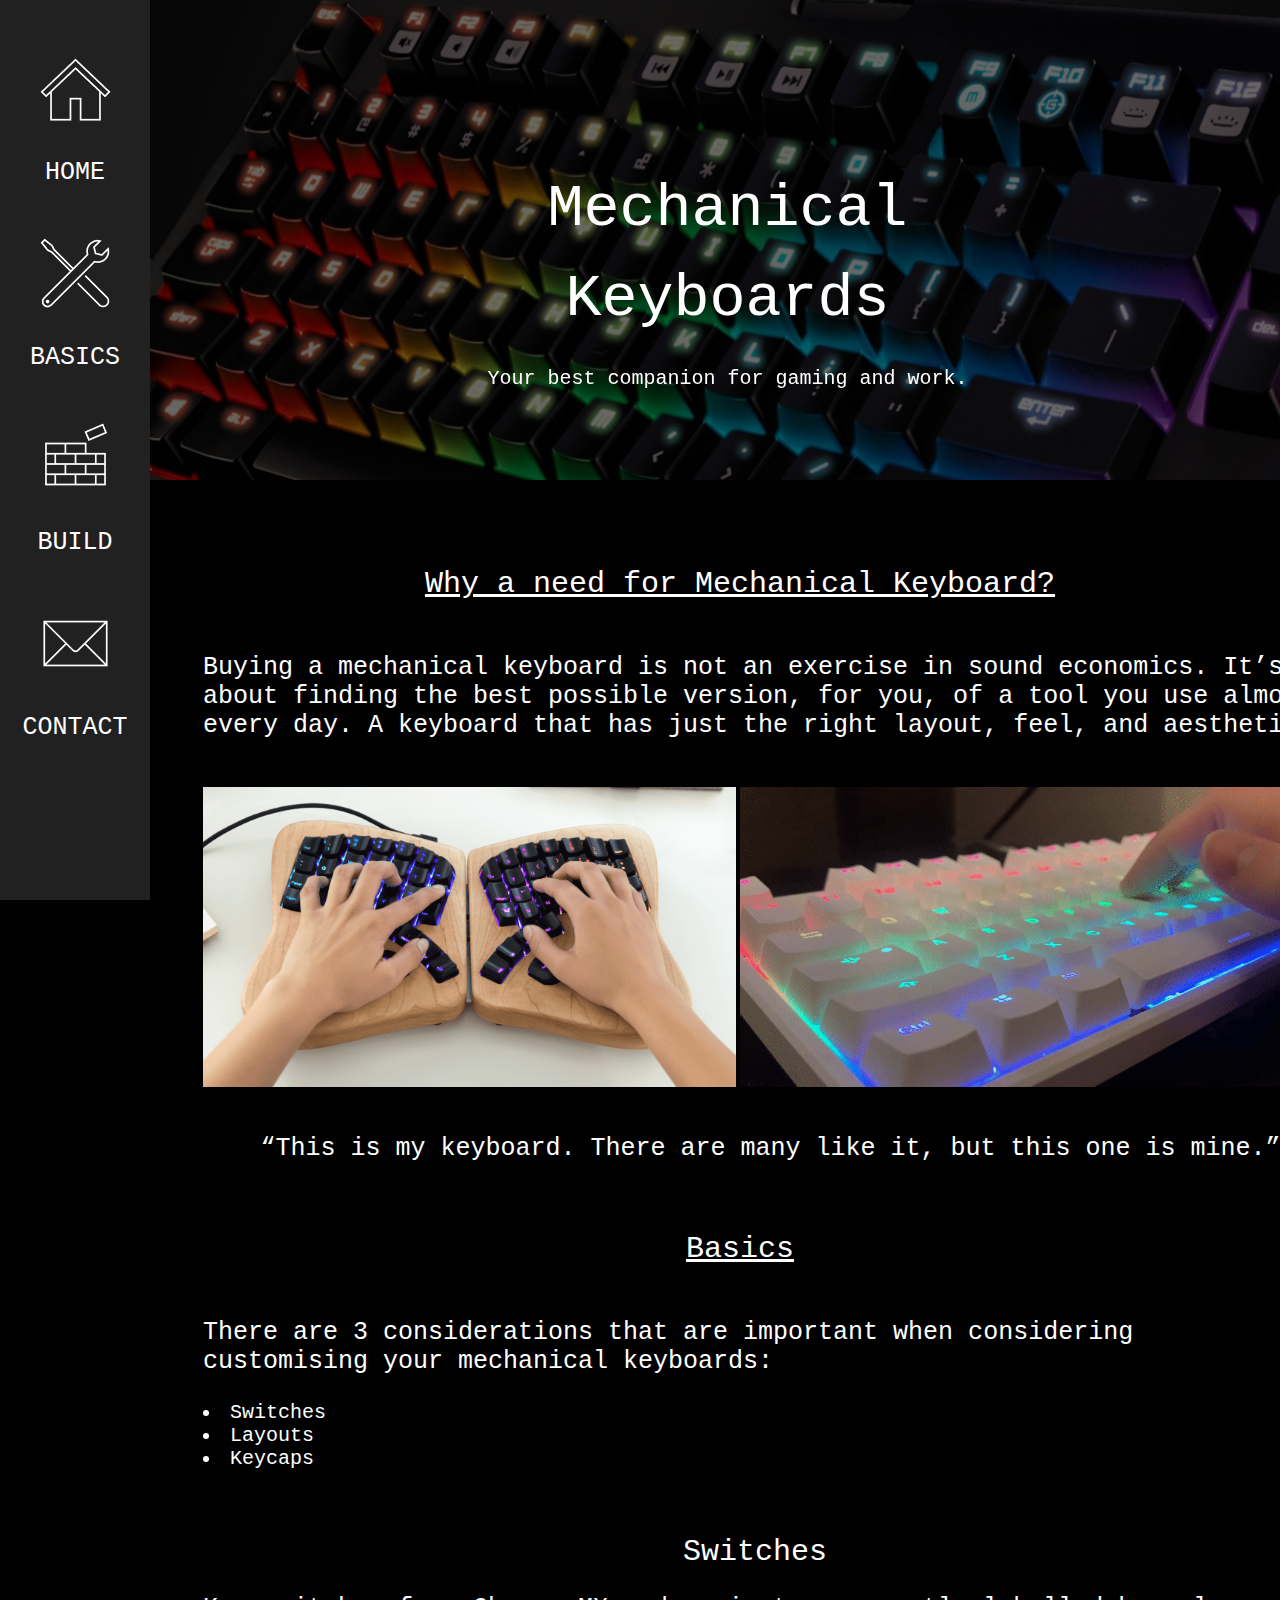
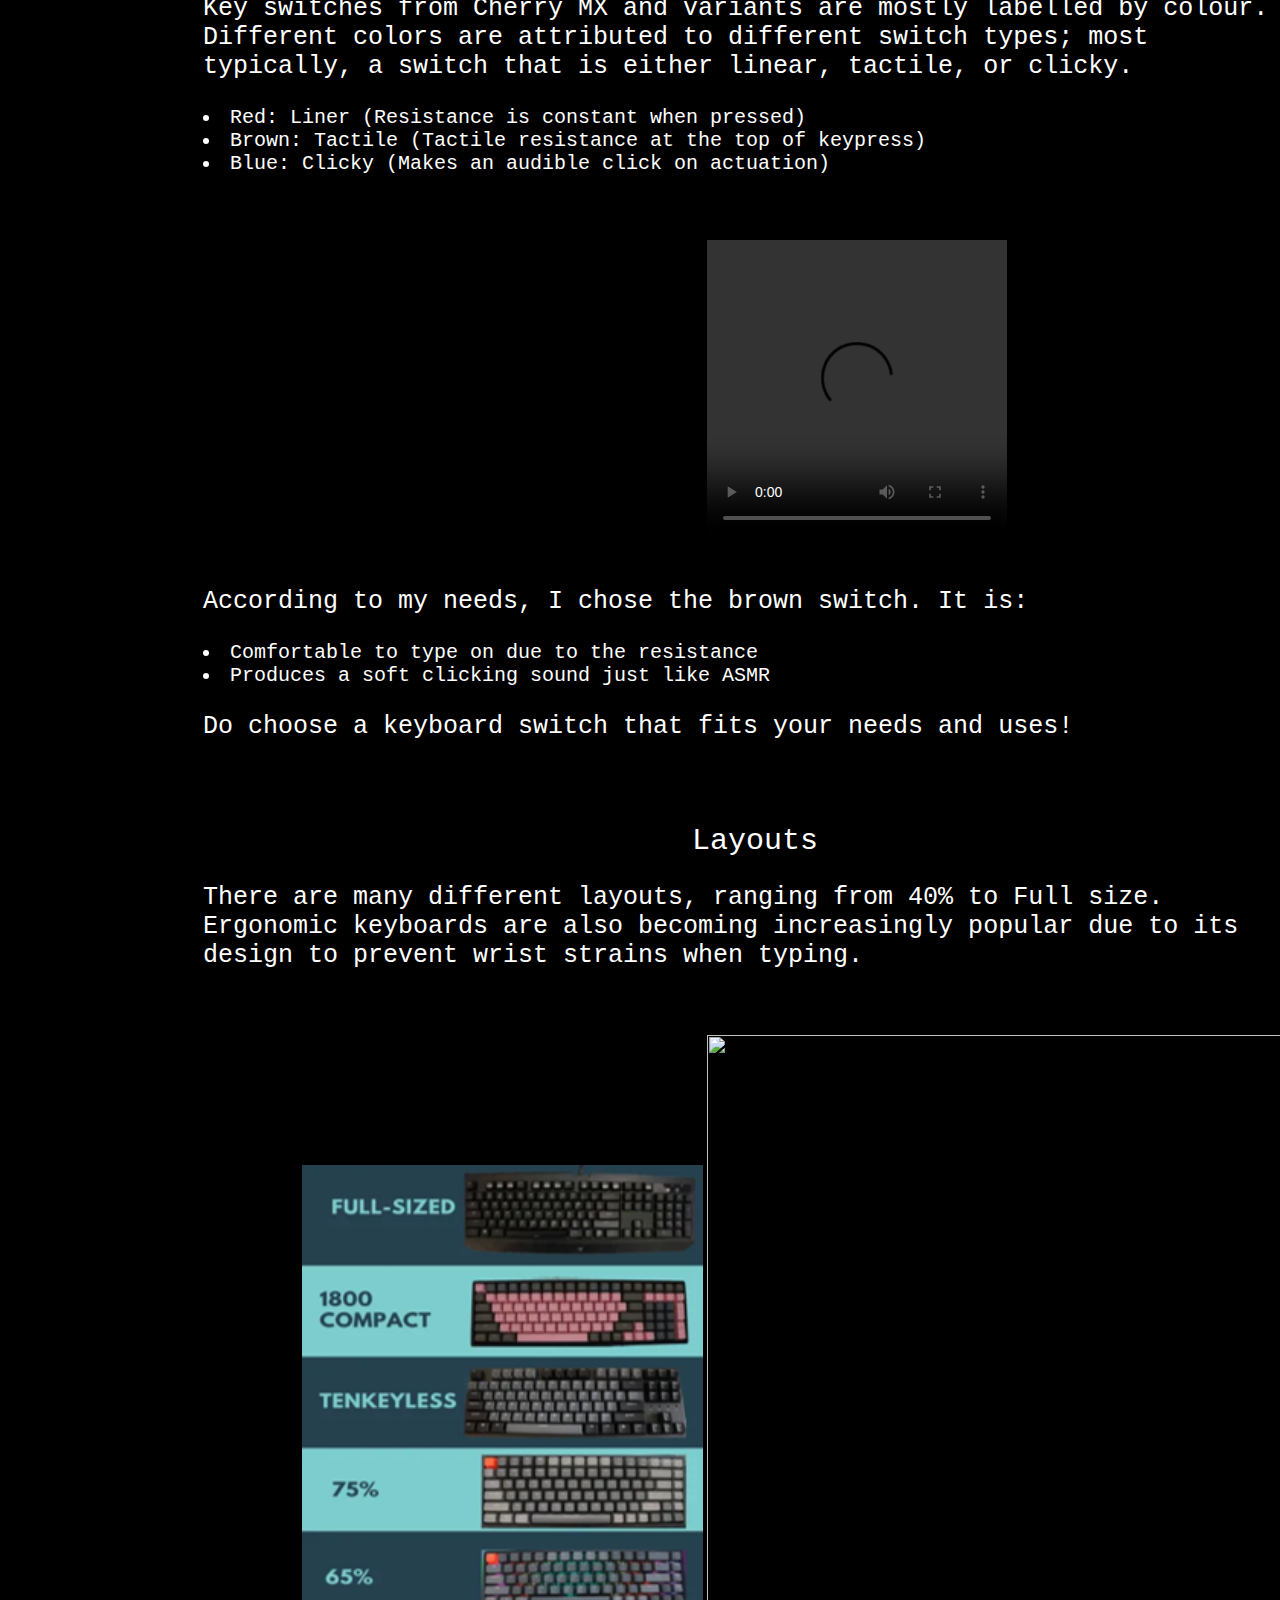
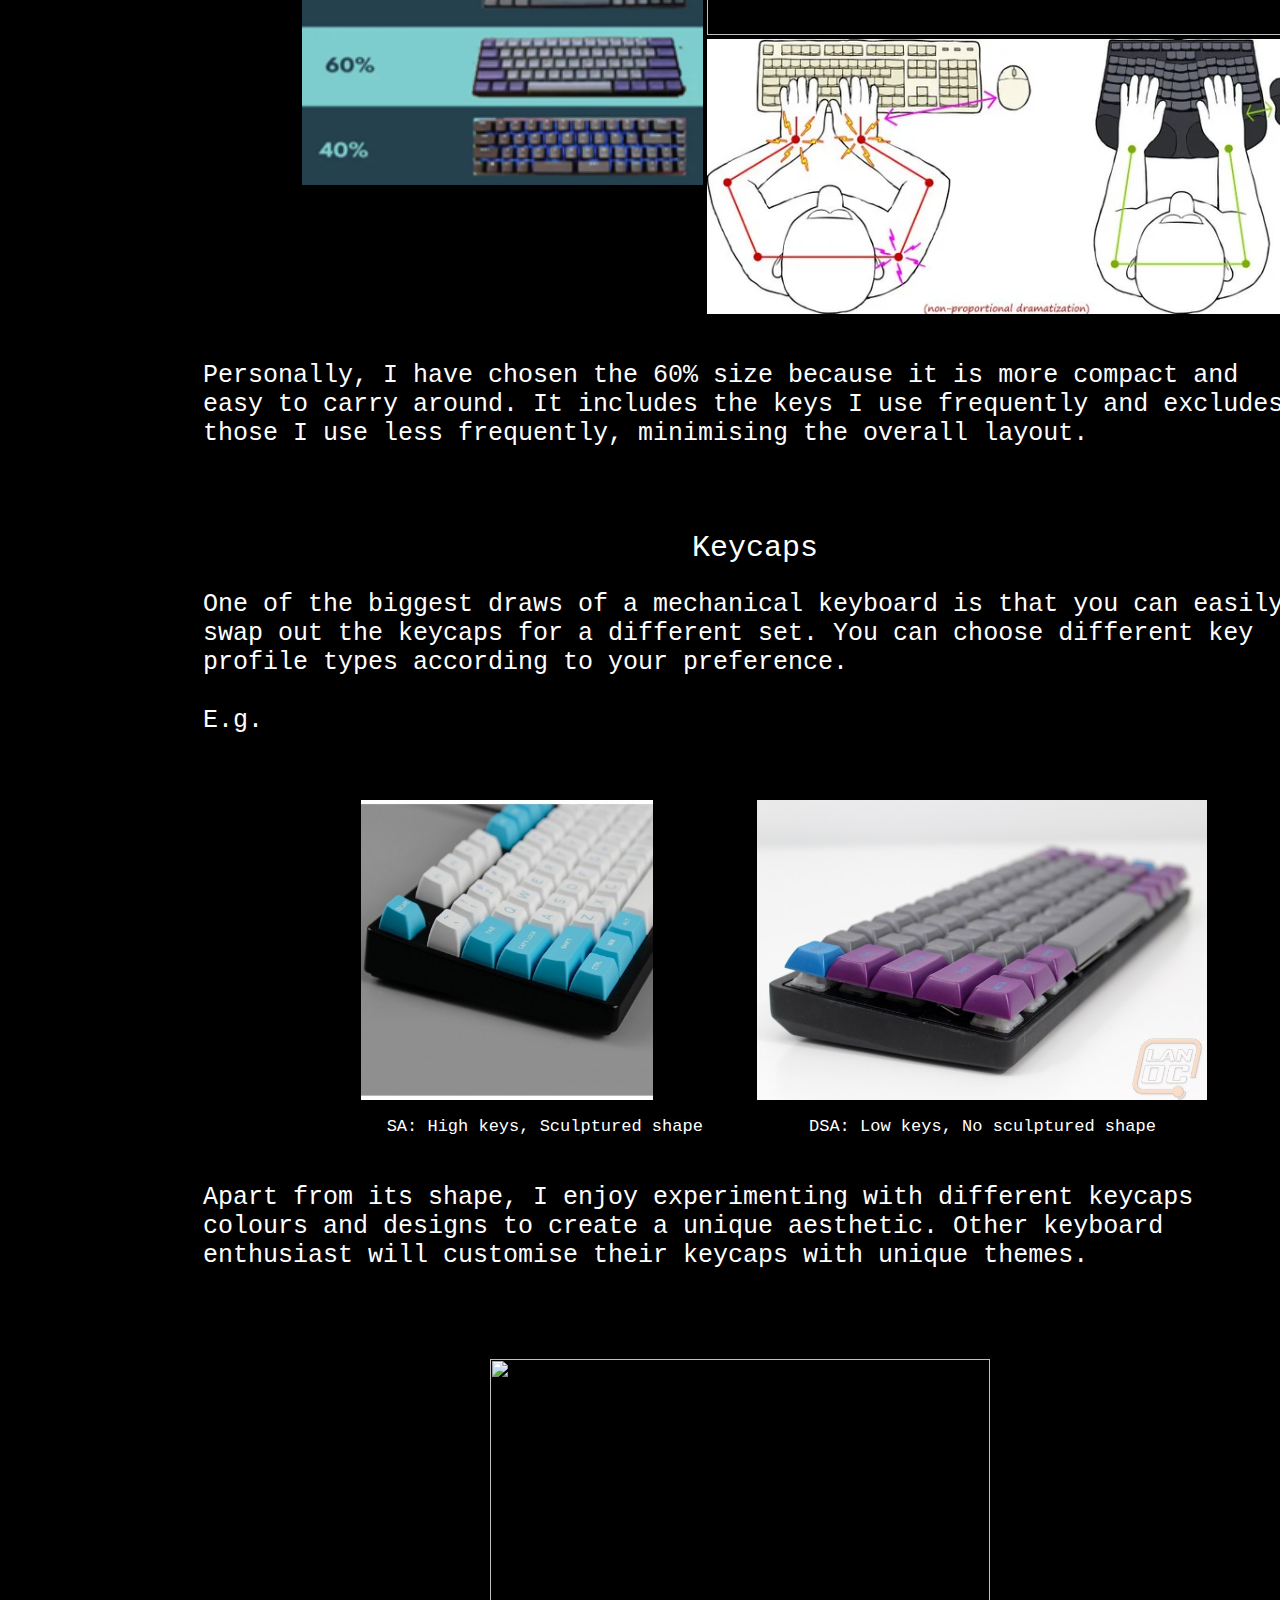
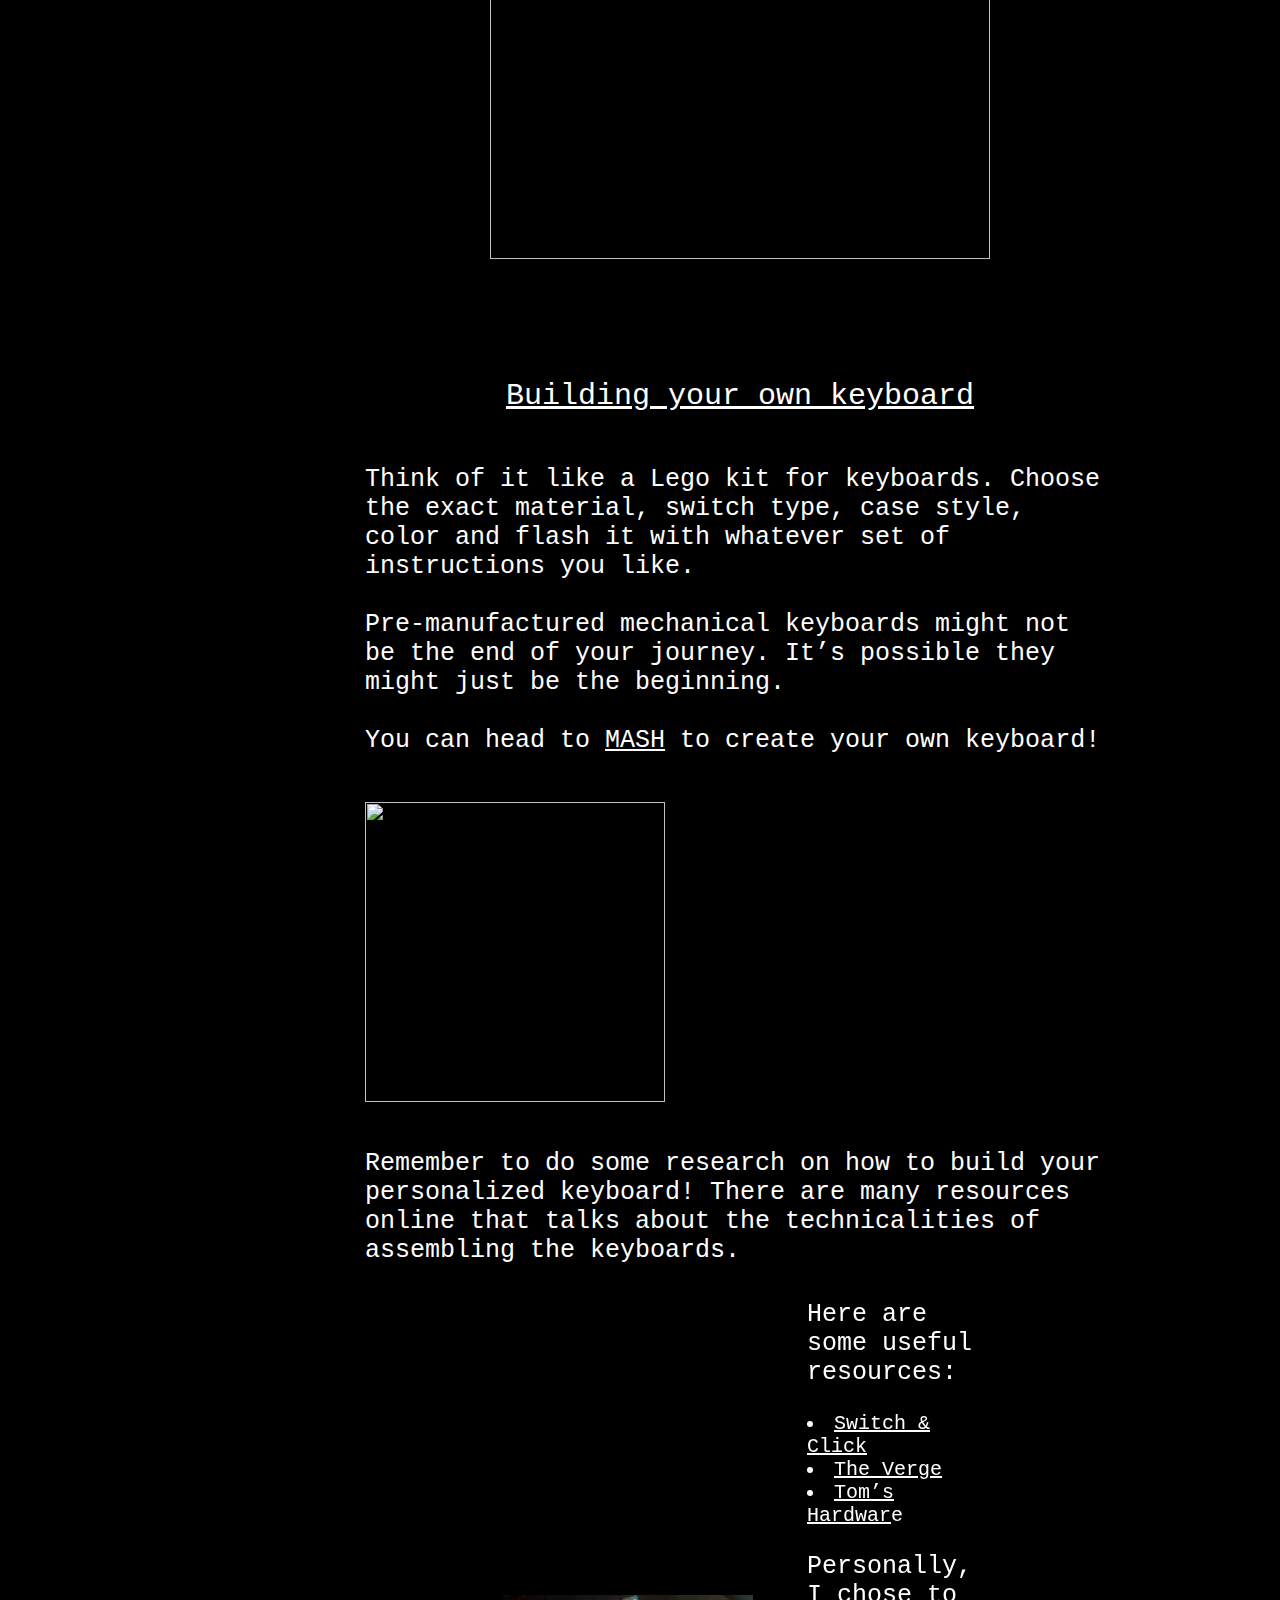
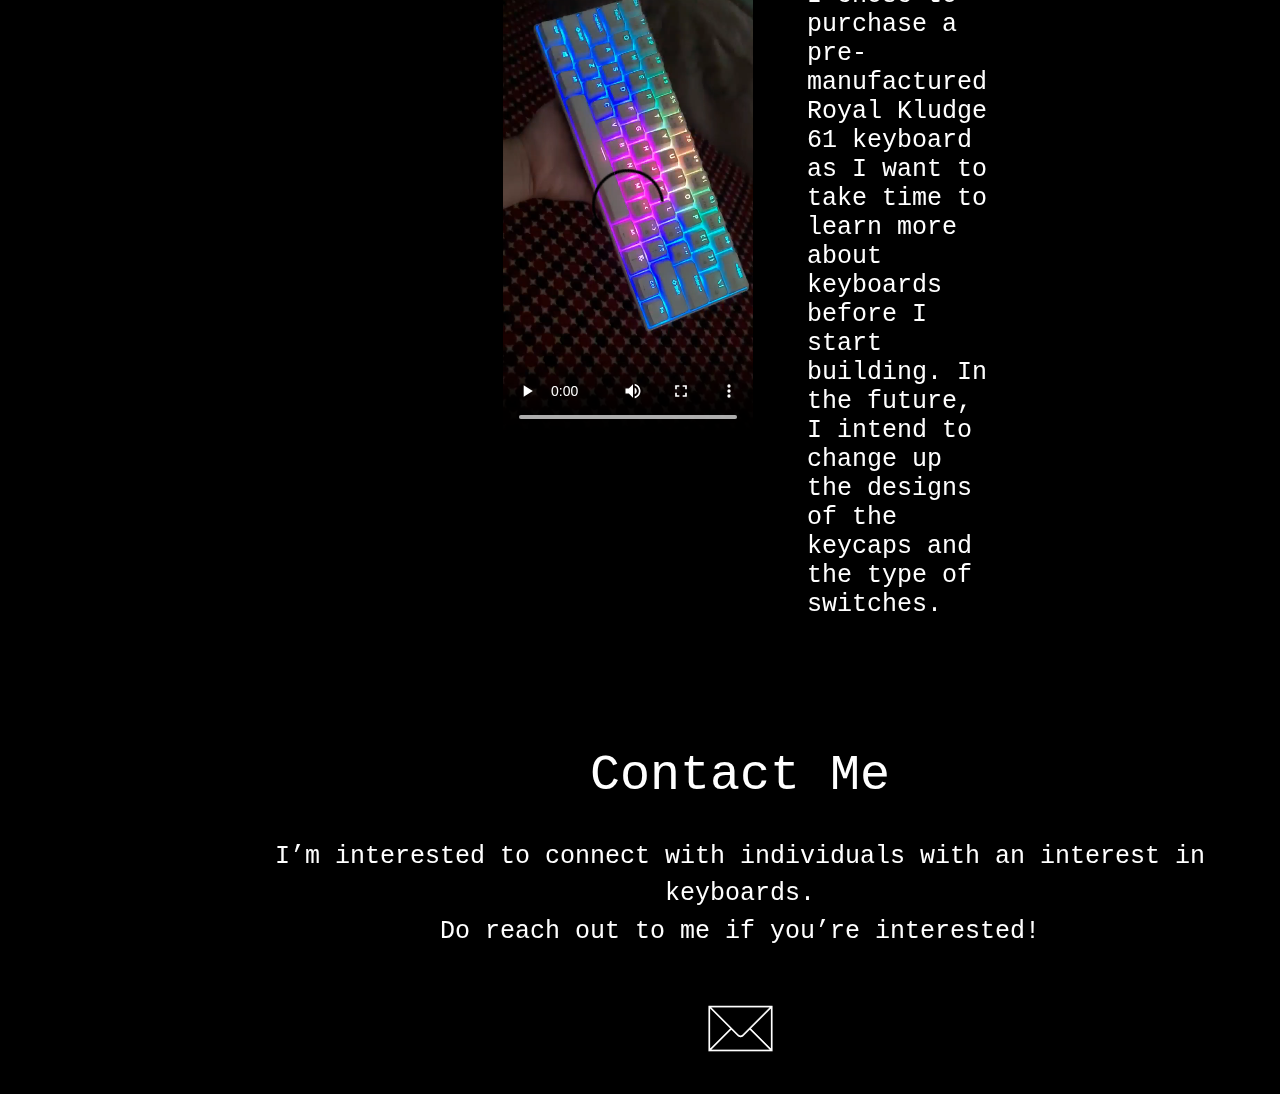
==== commit b1369d7e: "Update assignment2.html" ====
--- a/assignment2.html
+++ b/assignment2.html
@@ -282,7 +282,7 @@
         <tr>
           <td>
             <video
-              width="300px"
+              width="400px"
               height="auto"
               controls
               style="padding-left: 100px; padding-right: 50px"
@@ -313,7 +313,7 @@
               Personally, I chose to purchase a pre-manufactured Royal Kludge 61
               keyboard as I want to take time to learn more about keyboards
               before I start building. In the future, I intend to change up the
-              designs of the keycaps and the of switches.
+              designs of the keycaps and the type of switches.
               <br /><br /><br /><br /><br />
             </p>
           </td>
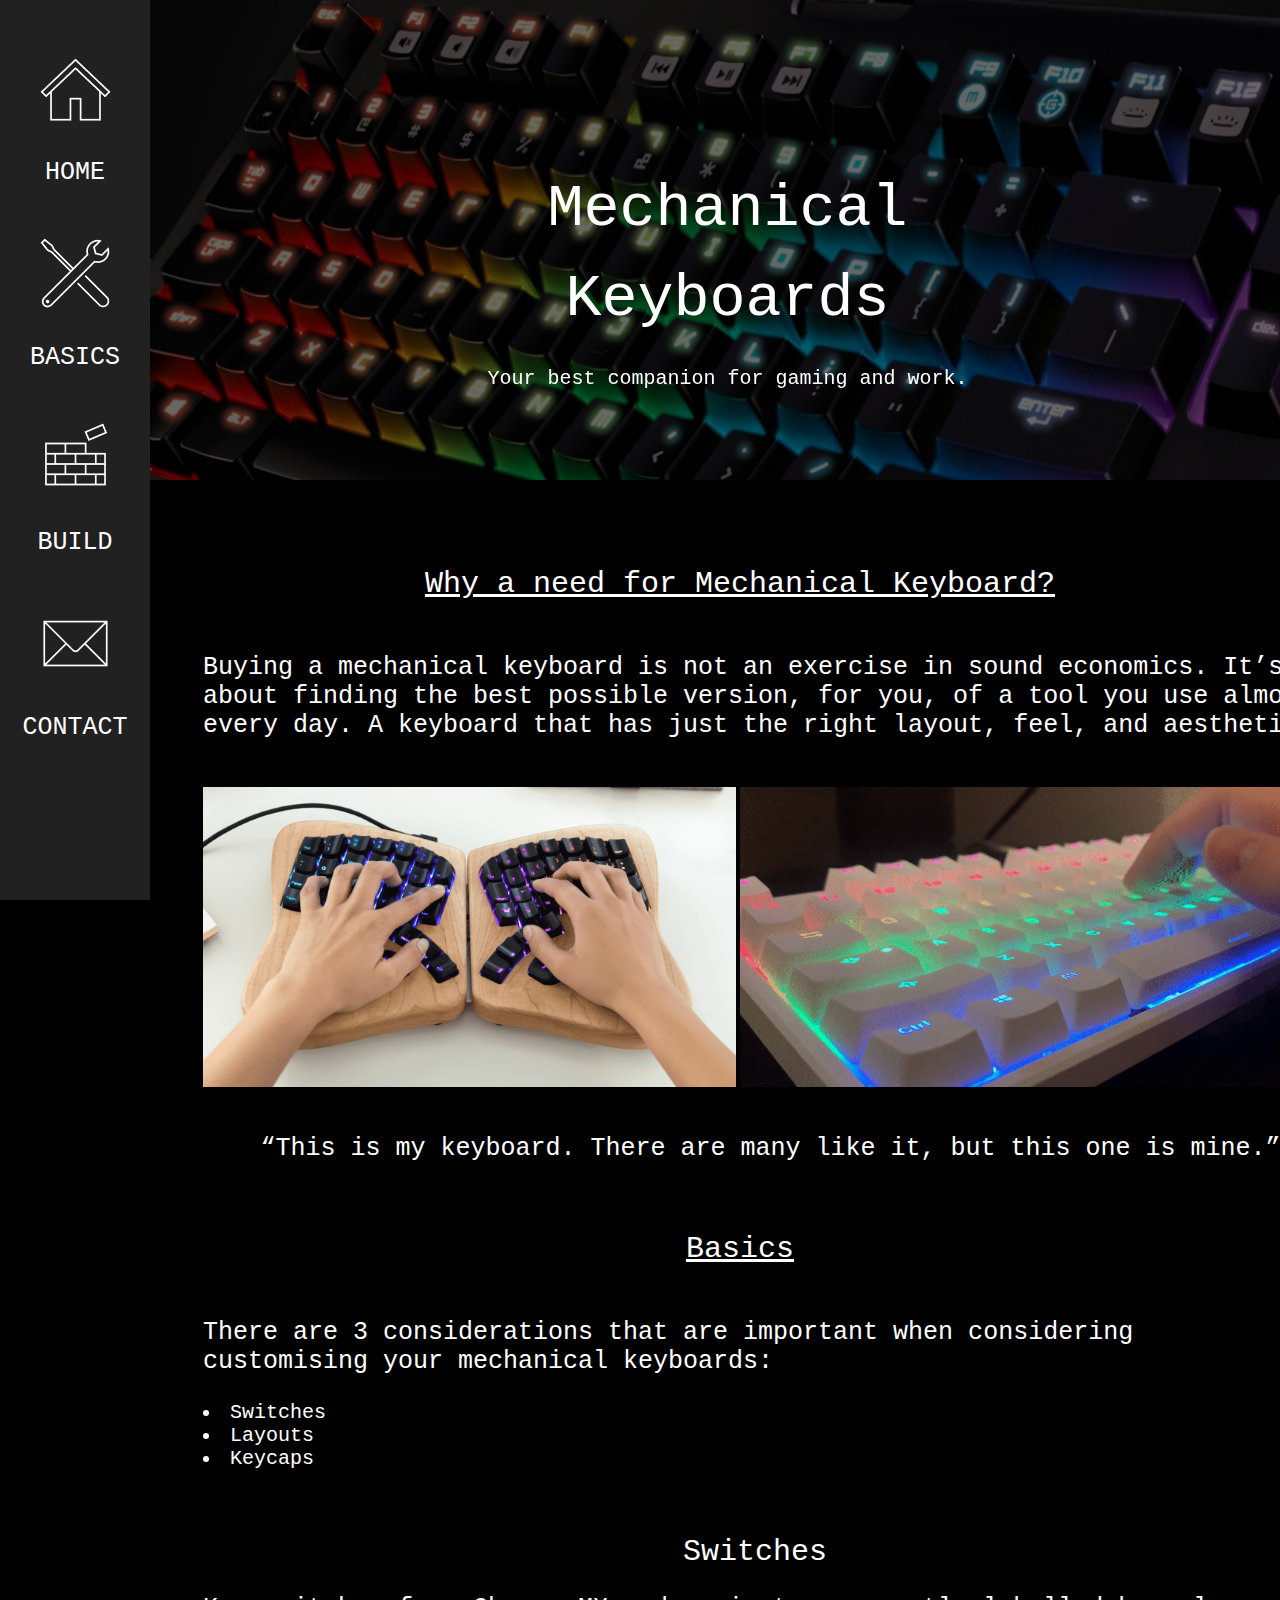
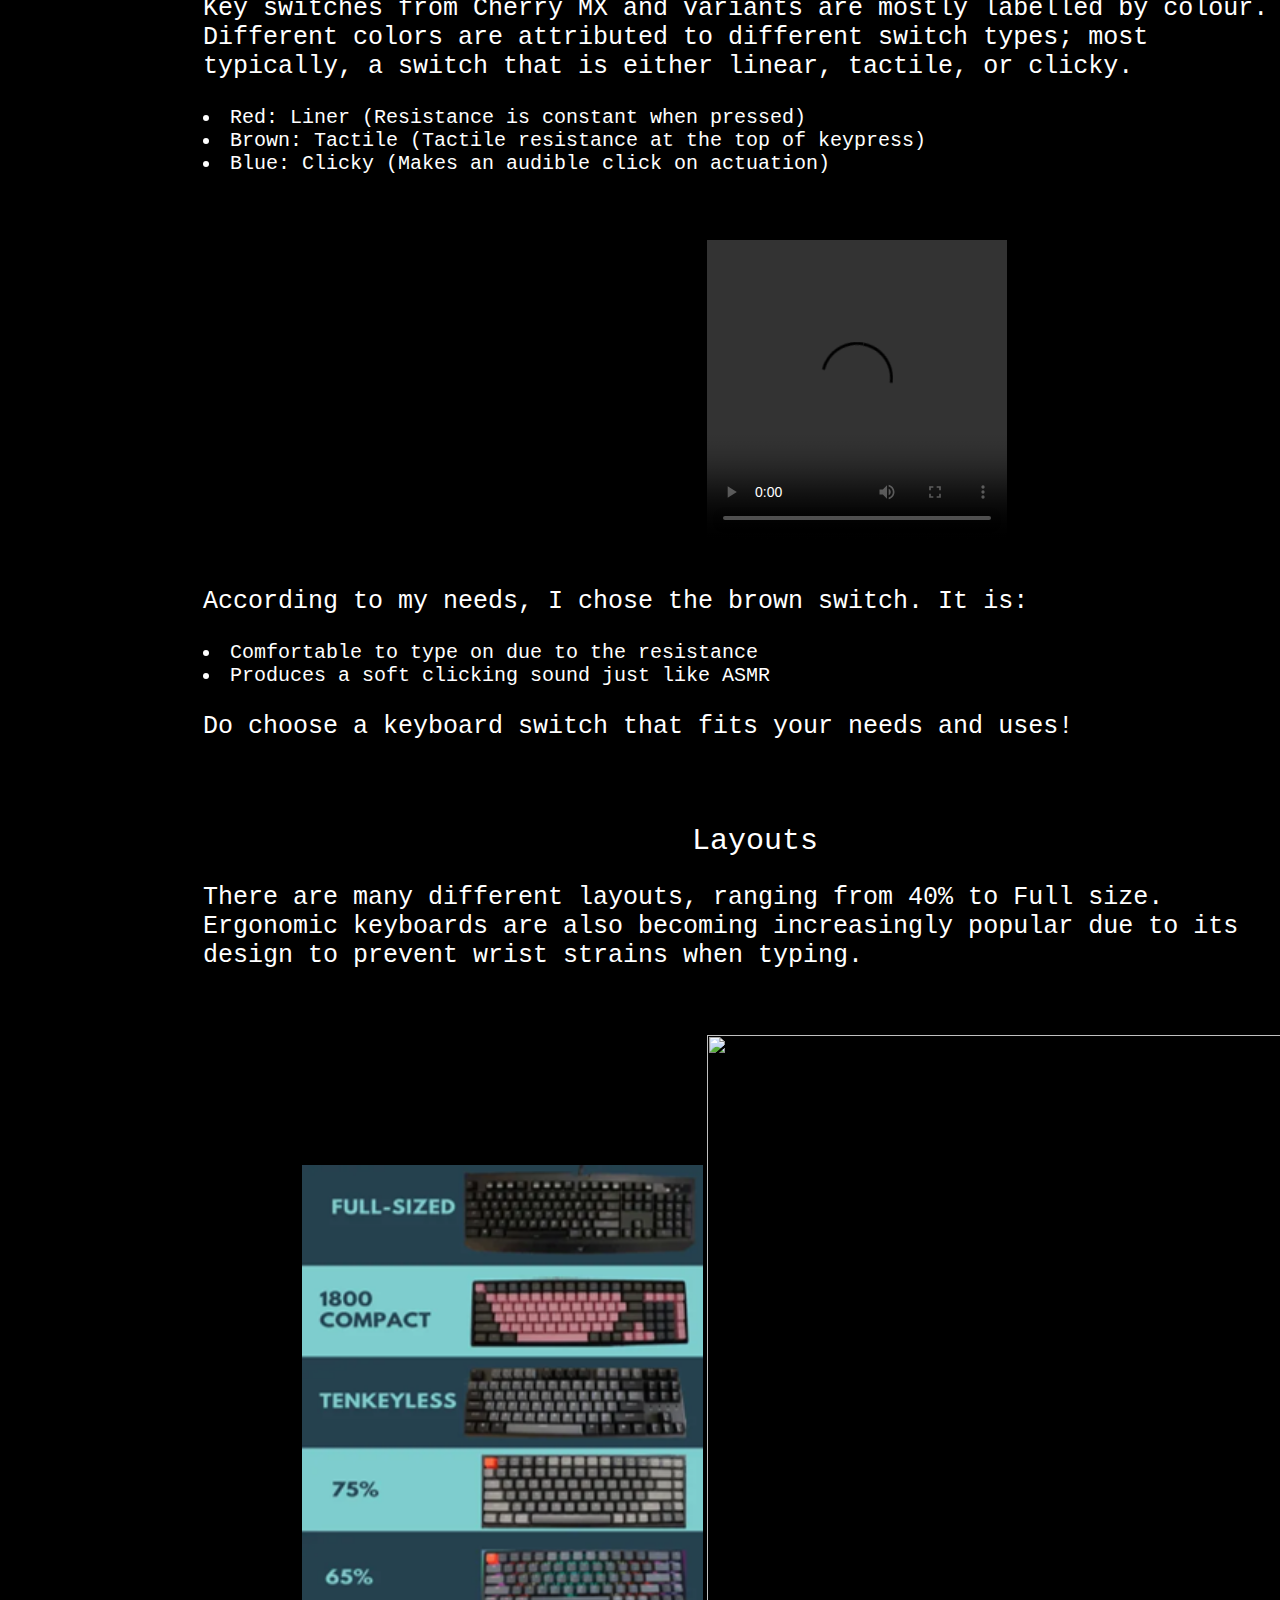
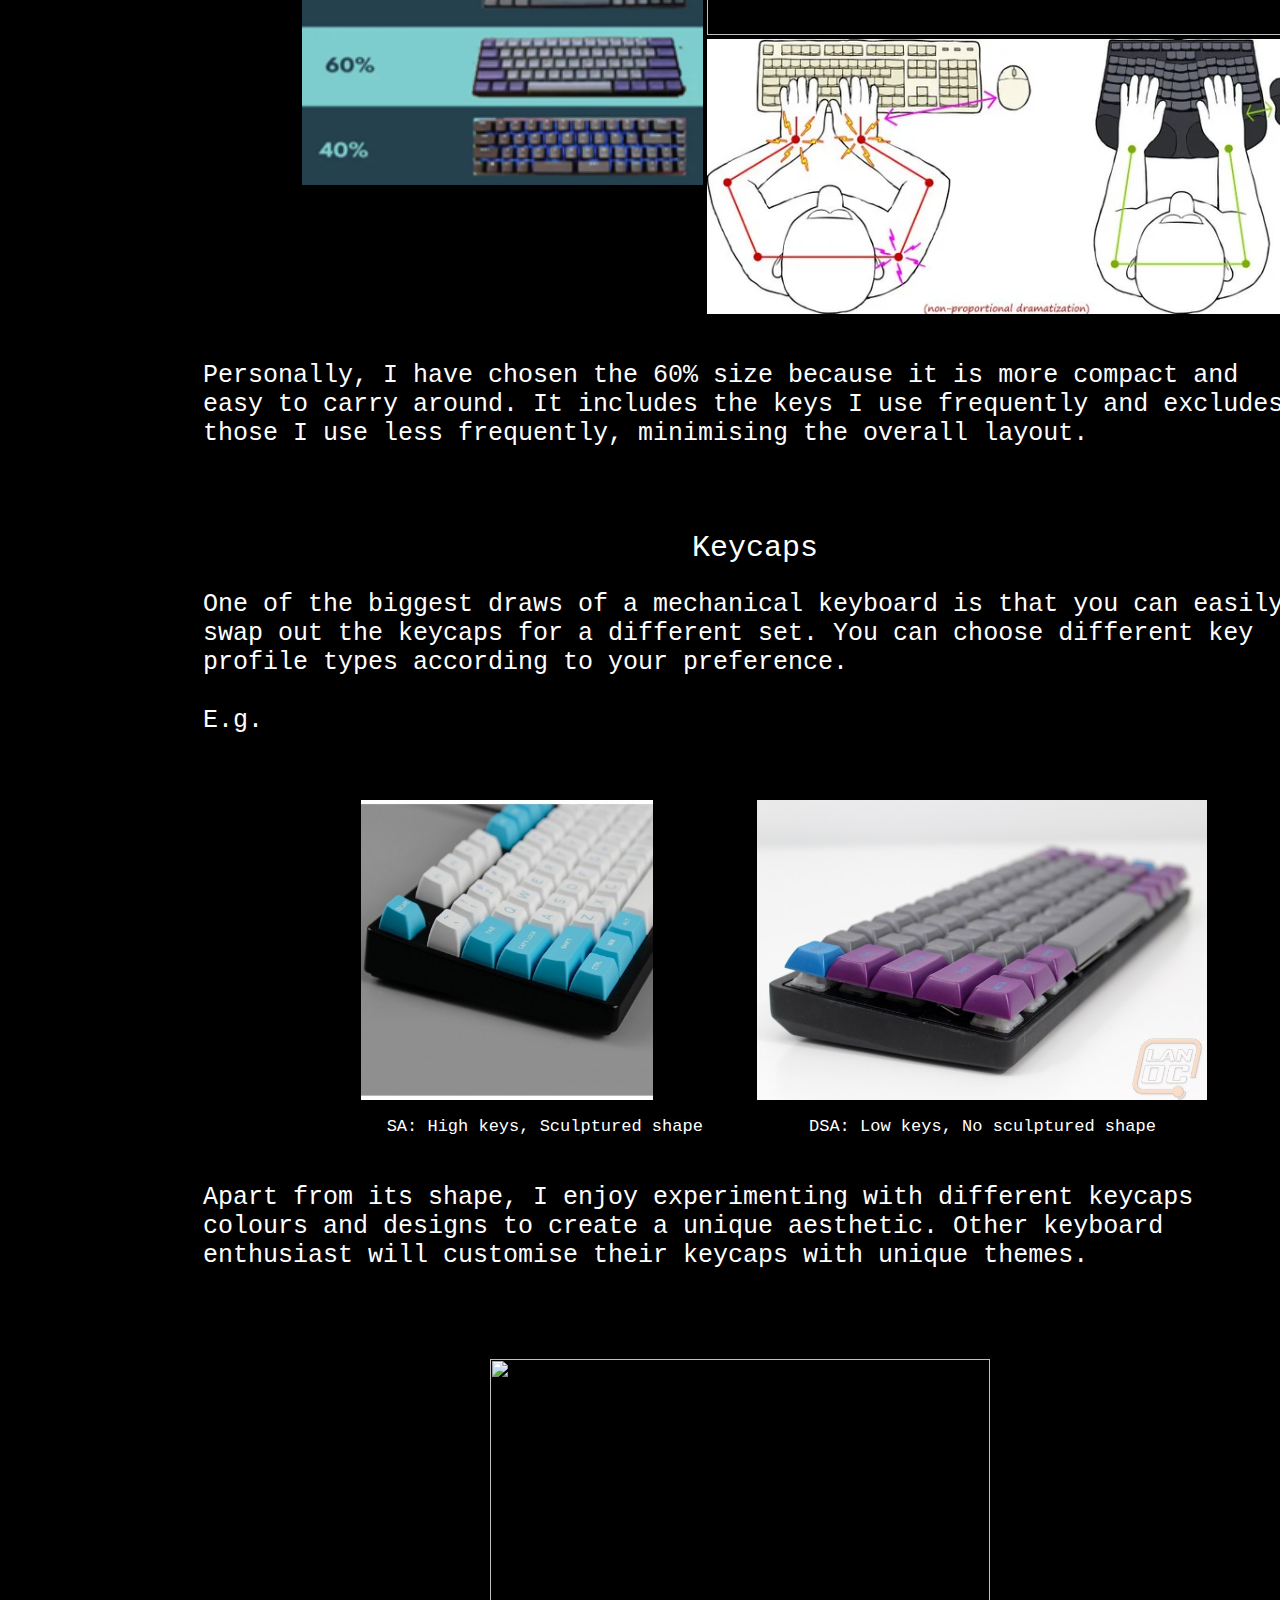
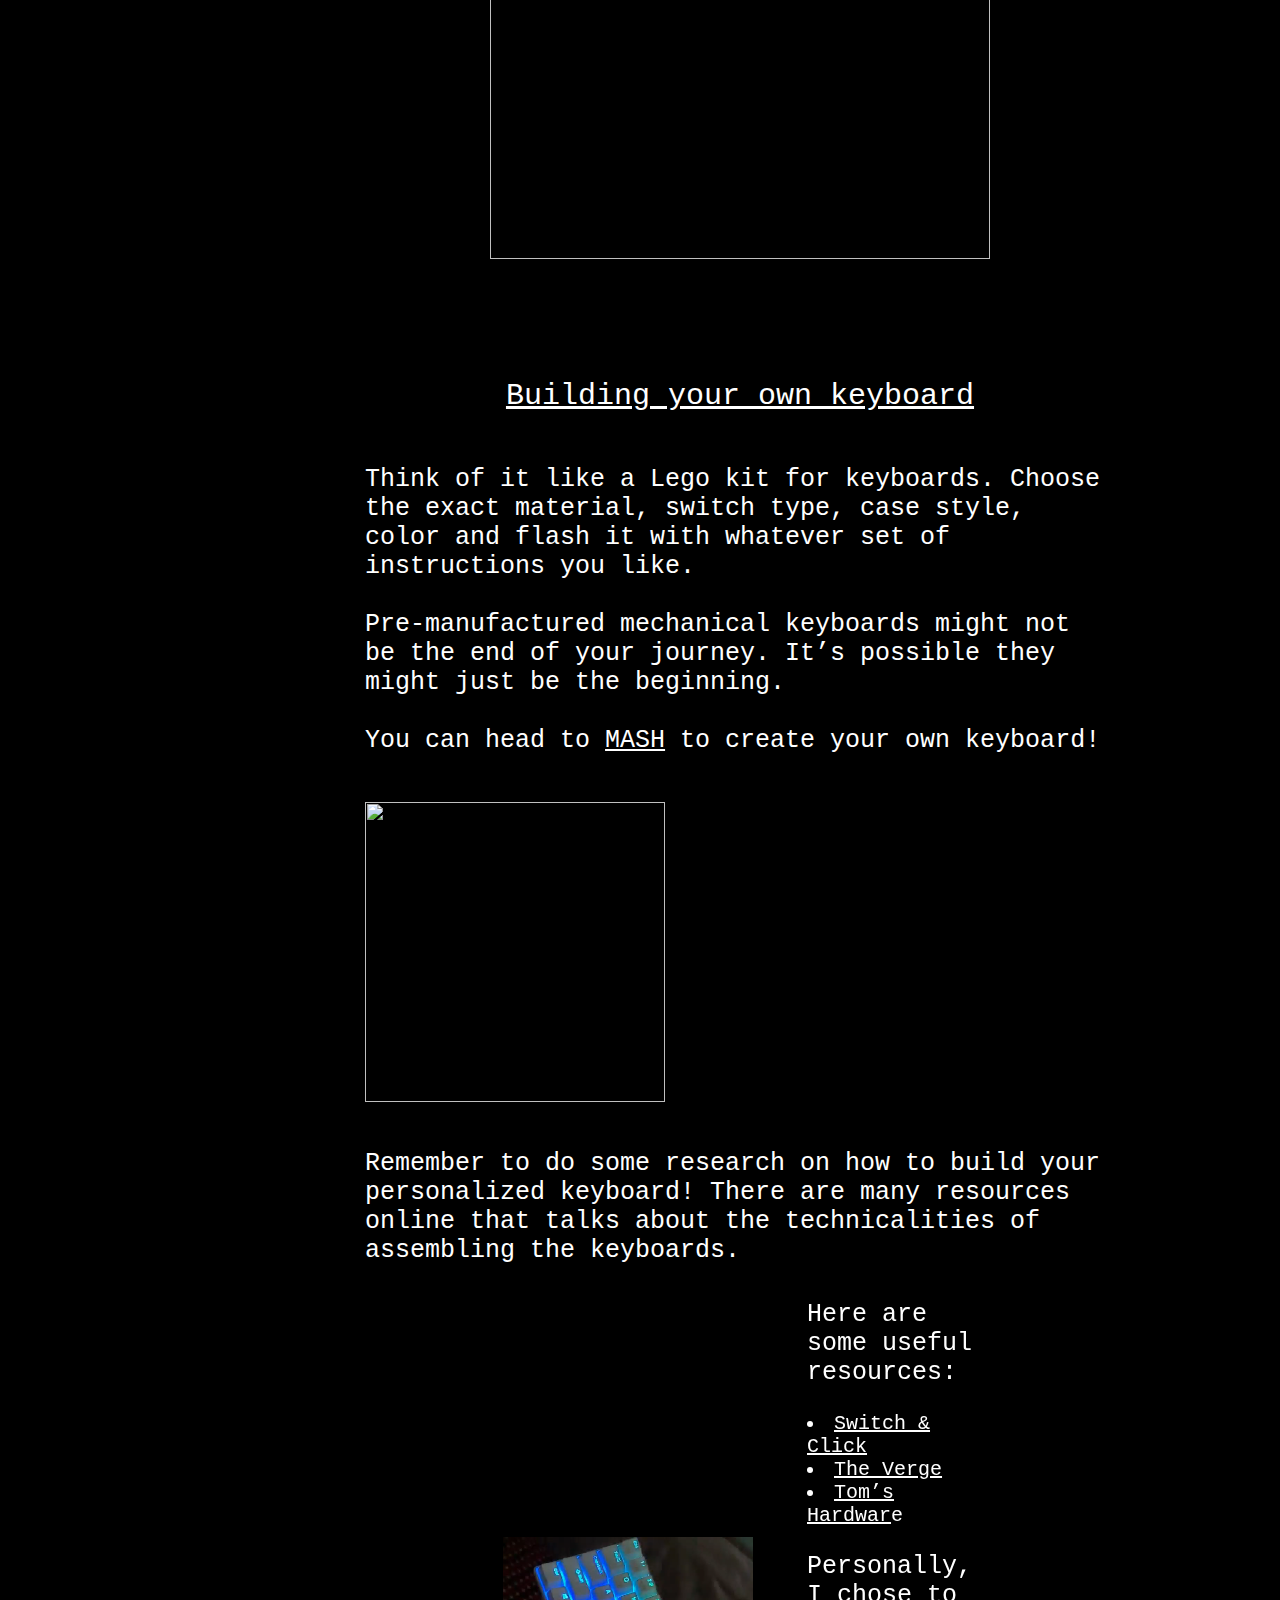
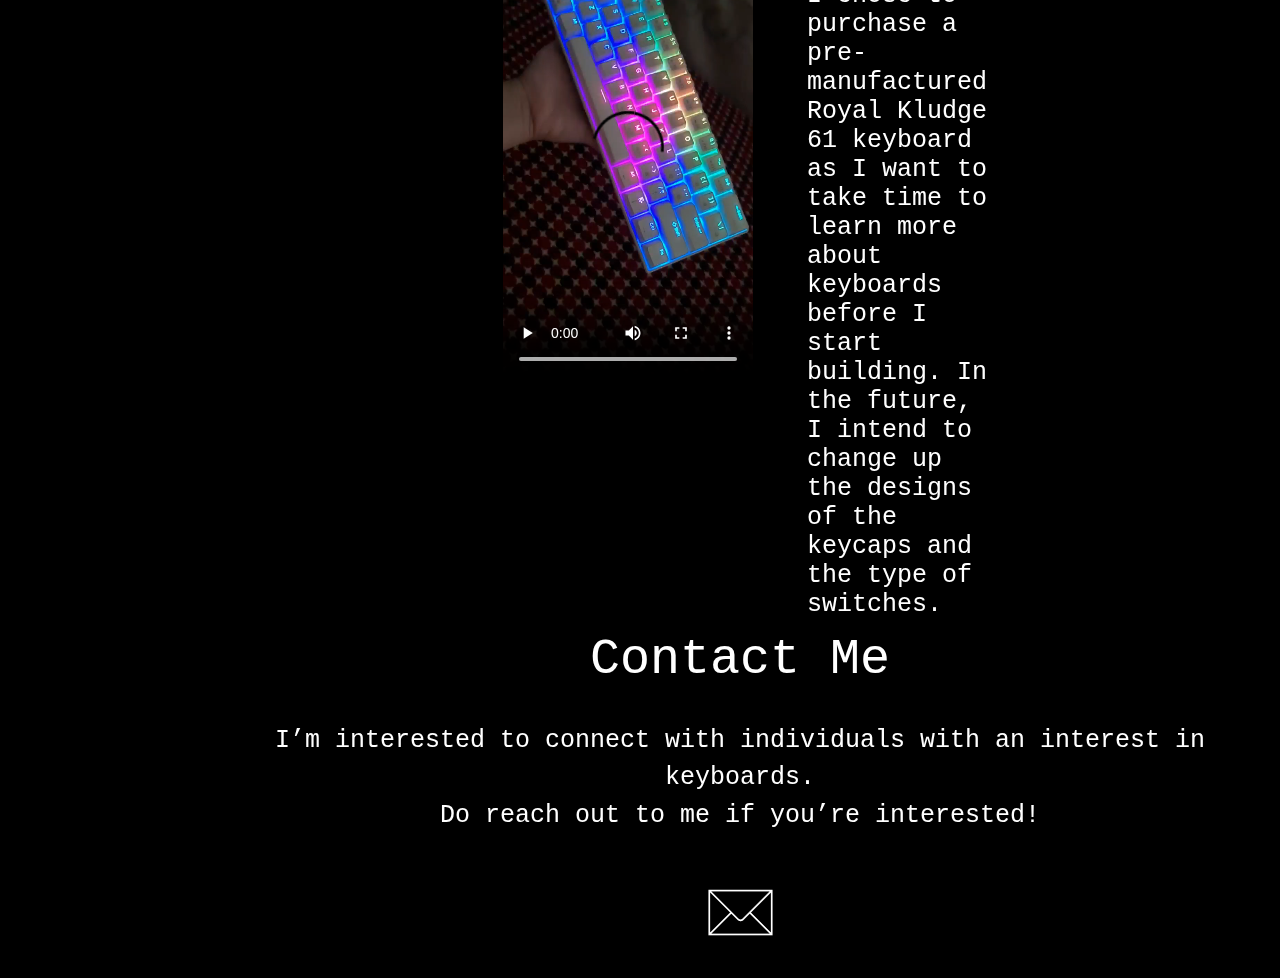
==== commit 0c7f7246: "Update assignment2.html" ====
--- a/assignment2.html
+++ b/assignment2.html
@@ -314,7 +314,6 @@
               keyboard as I want to take time to learn more about keyboards
               before I start building. In the future, I intend to change up the
               designs of the keycaps and the type of switches.
-              <br /><br /><br /><br /><br />
             </p>
           </td>
         </tr>
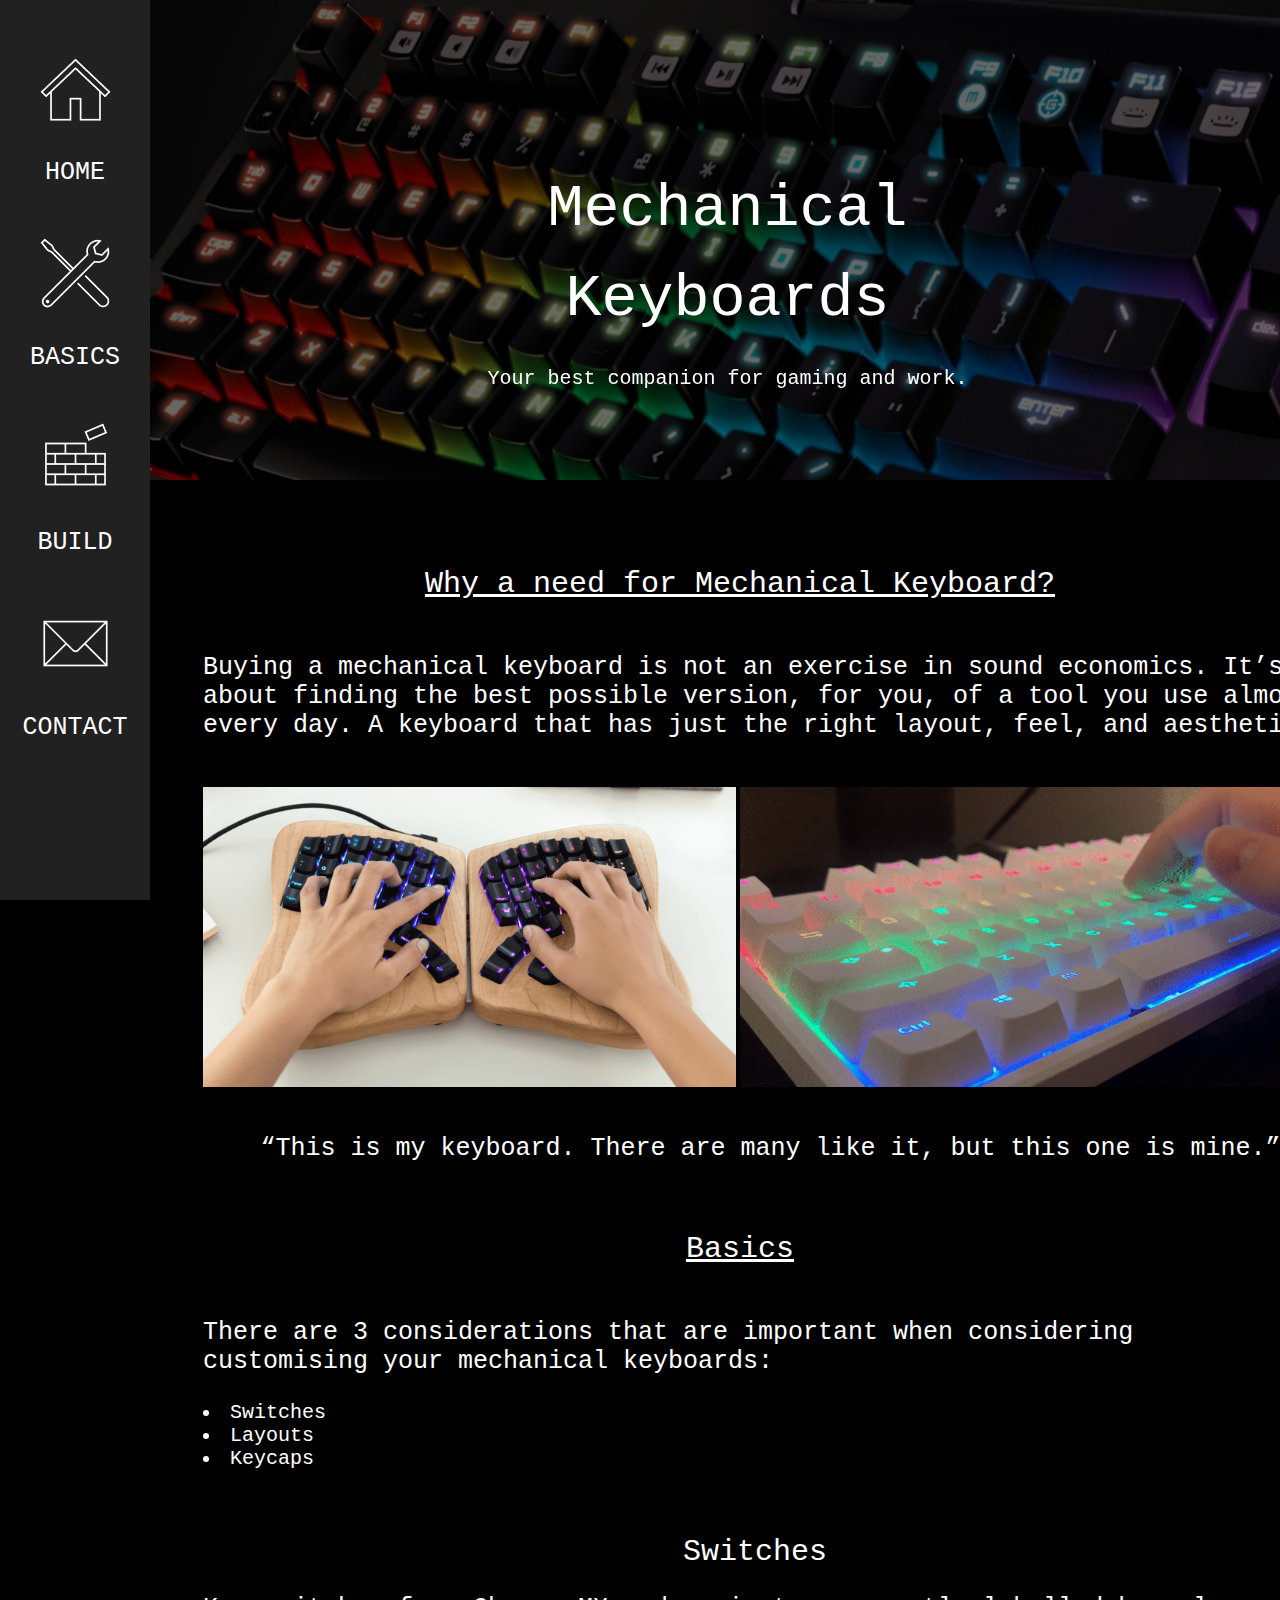
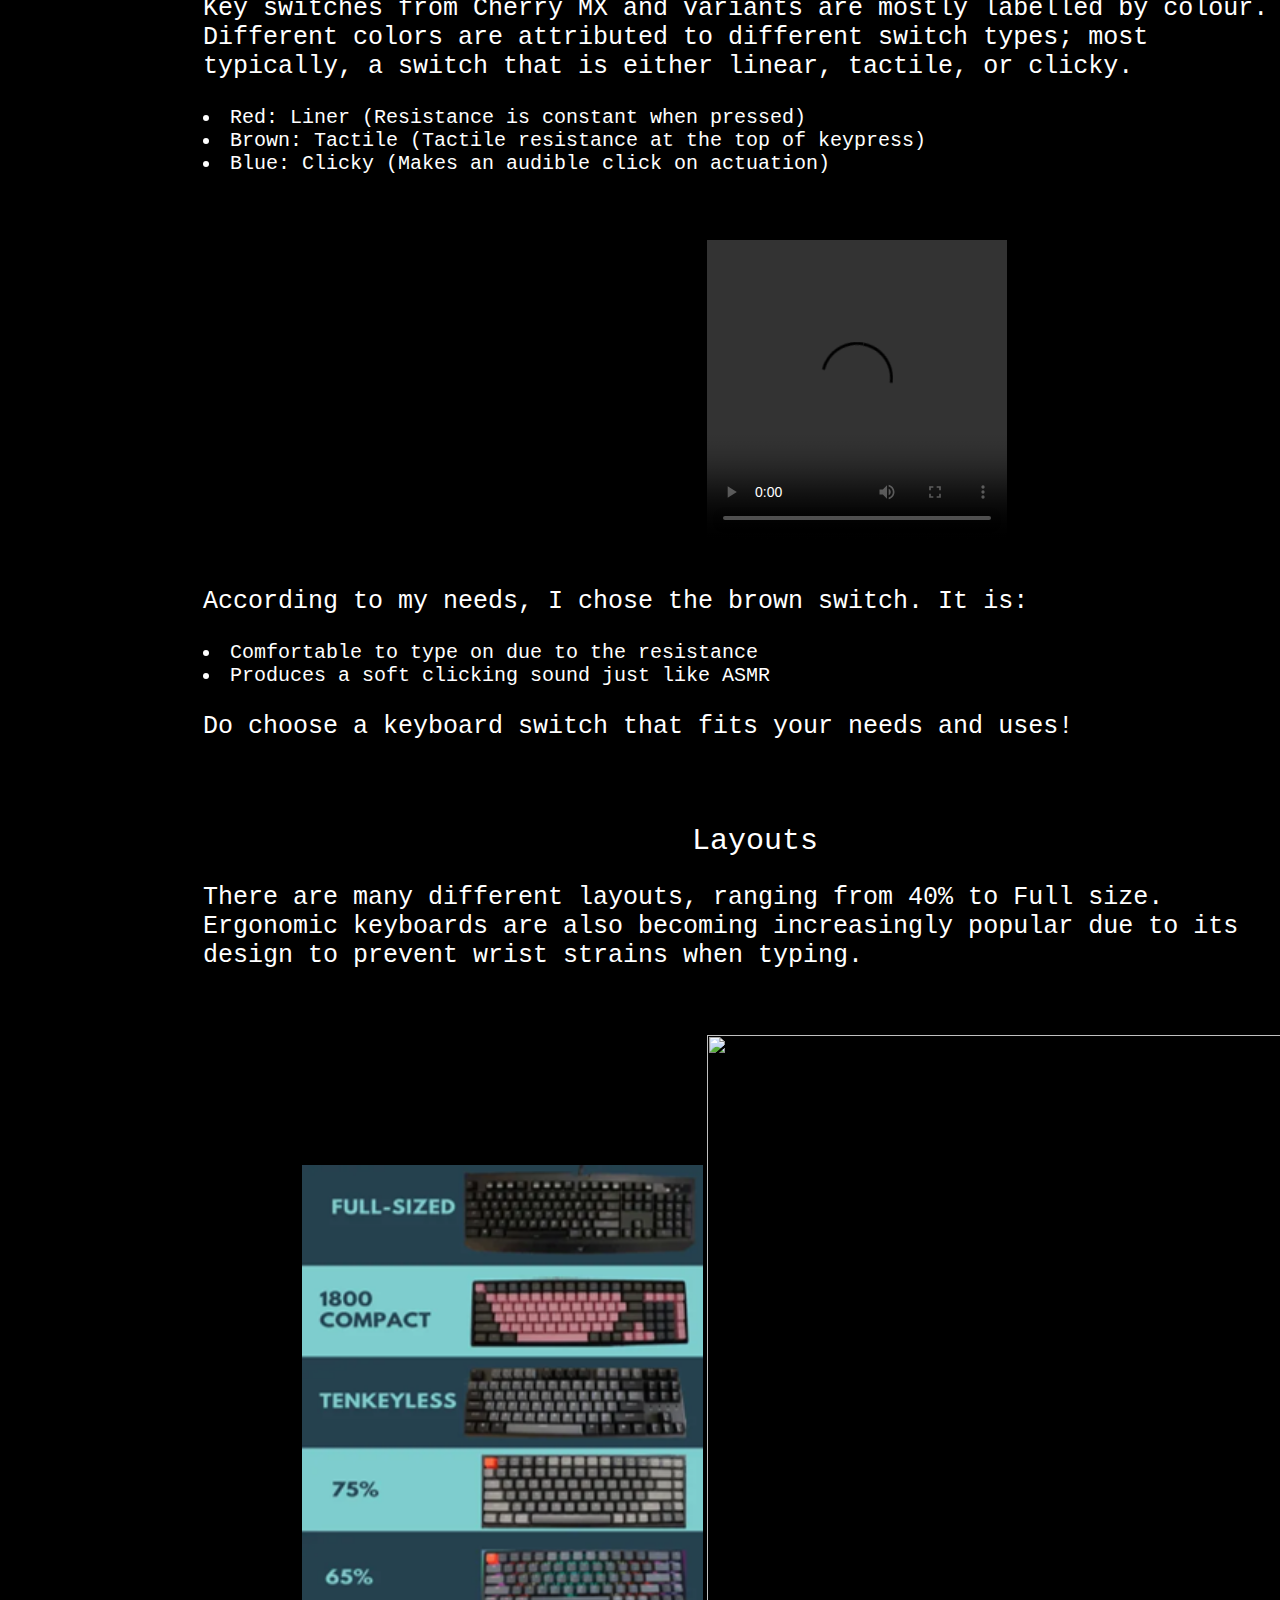
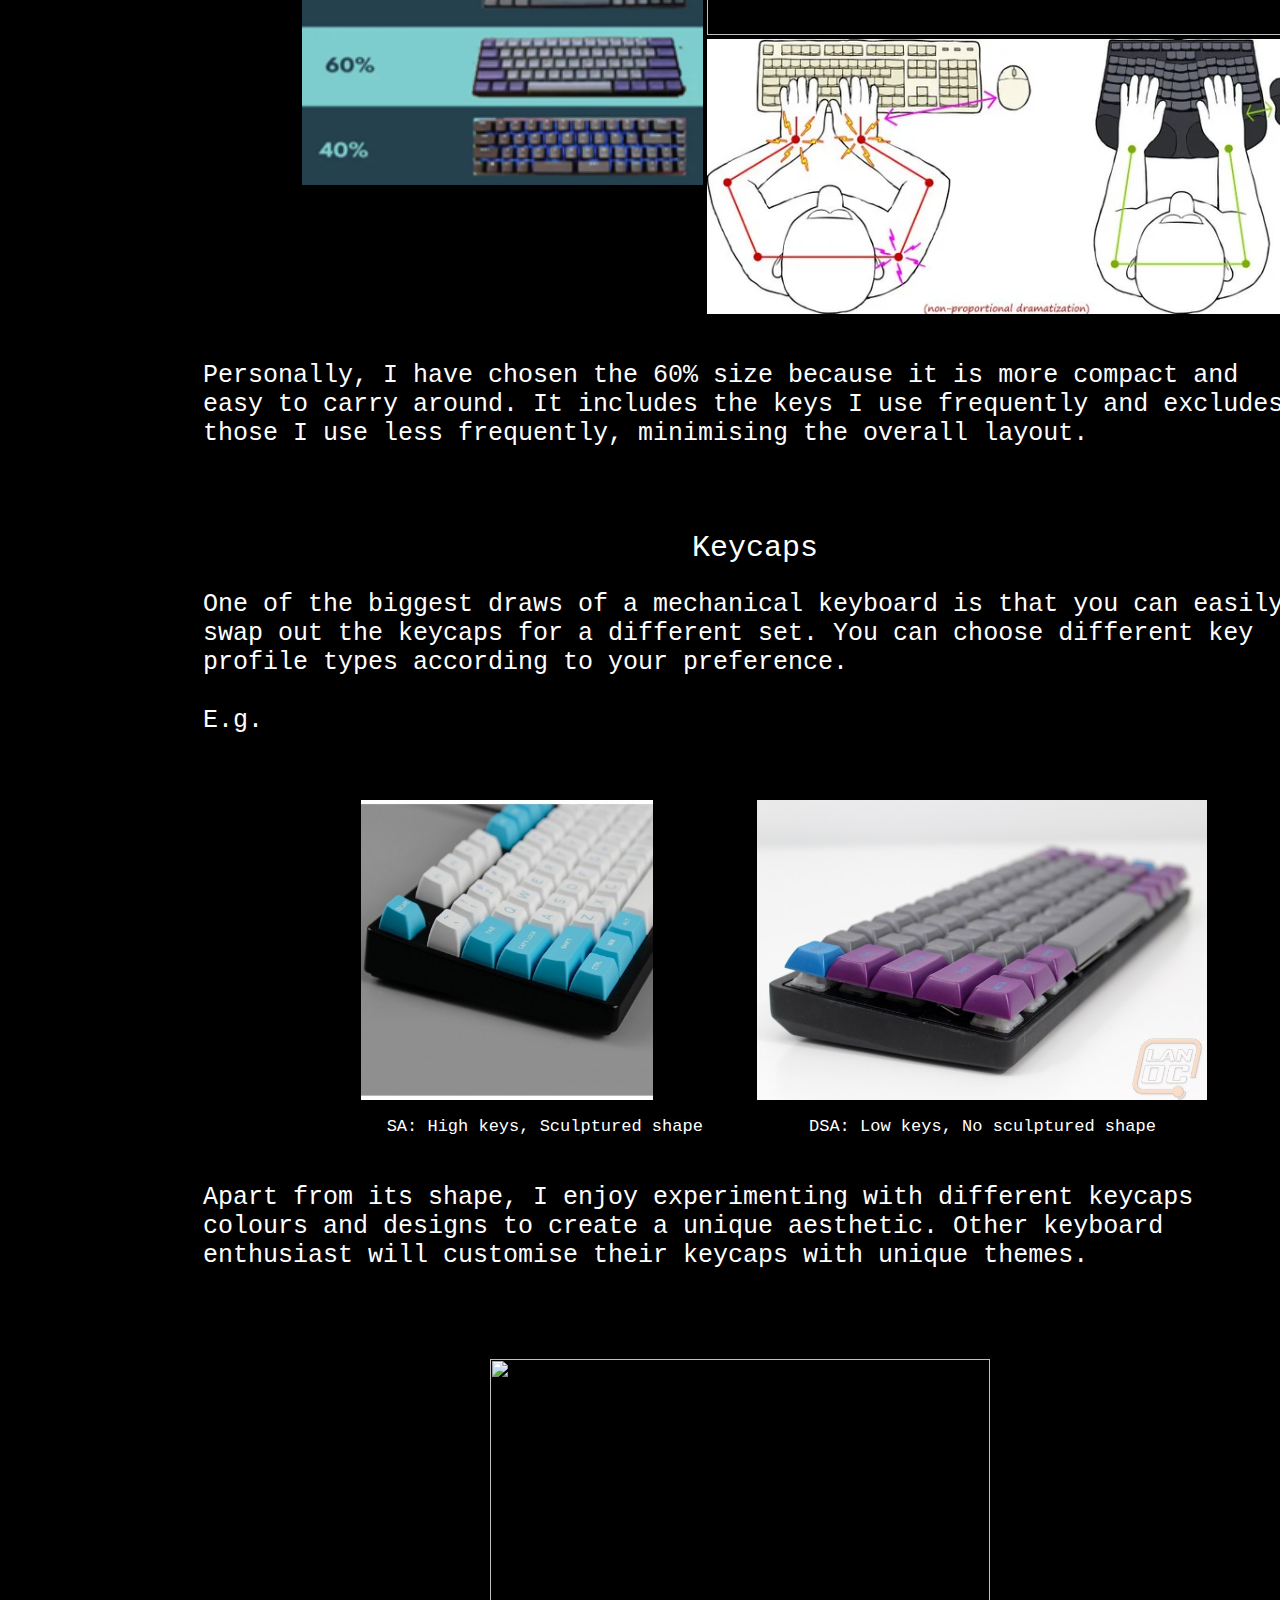
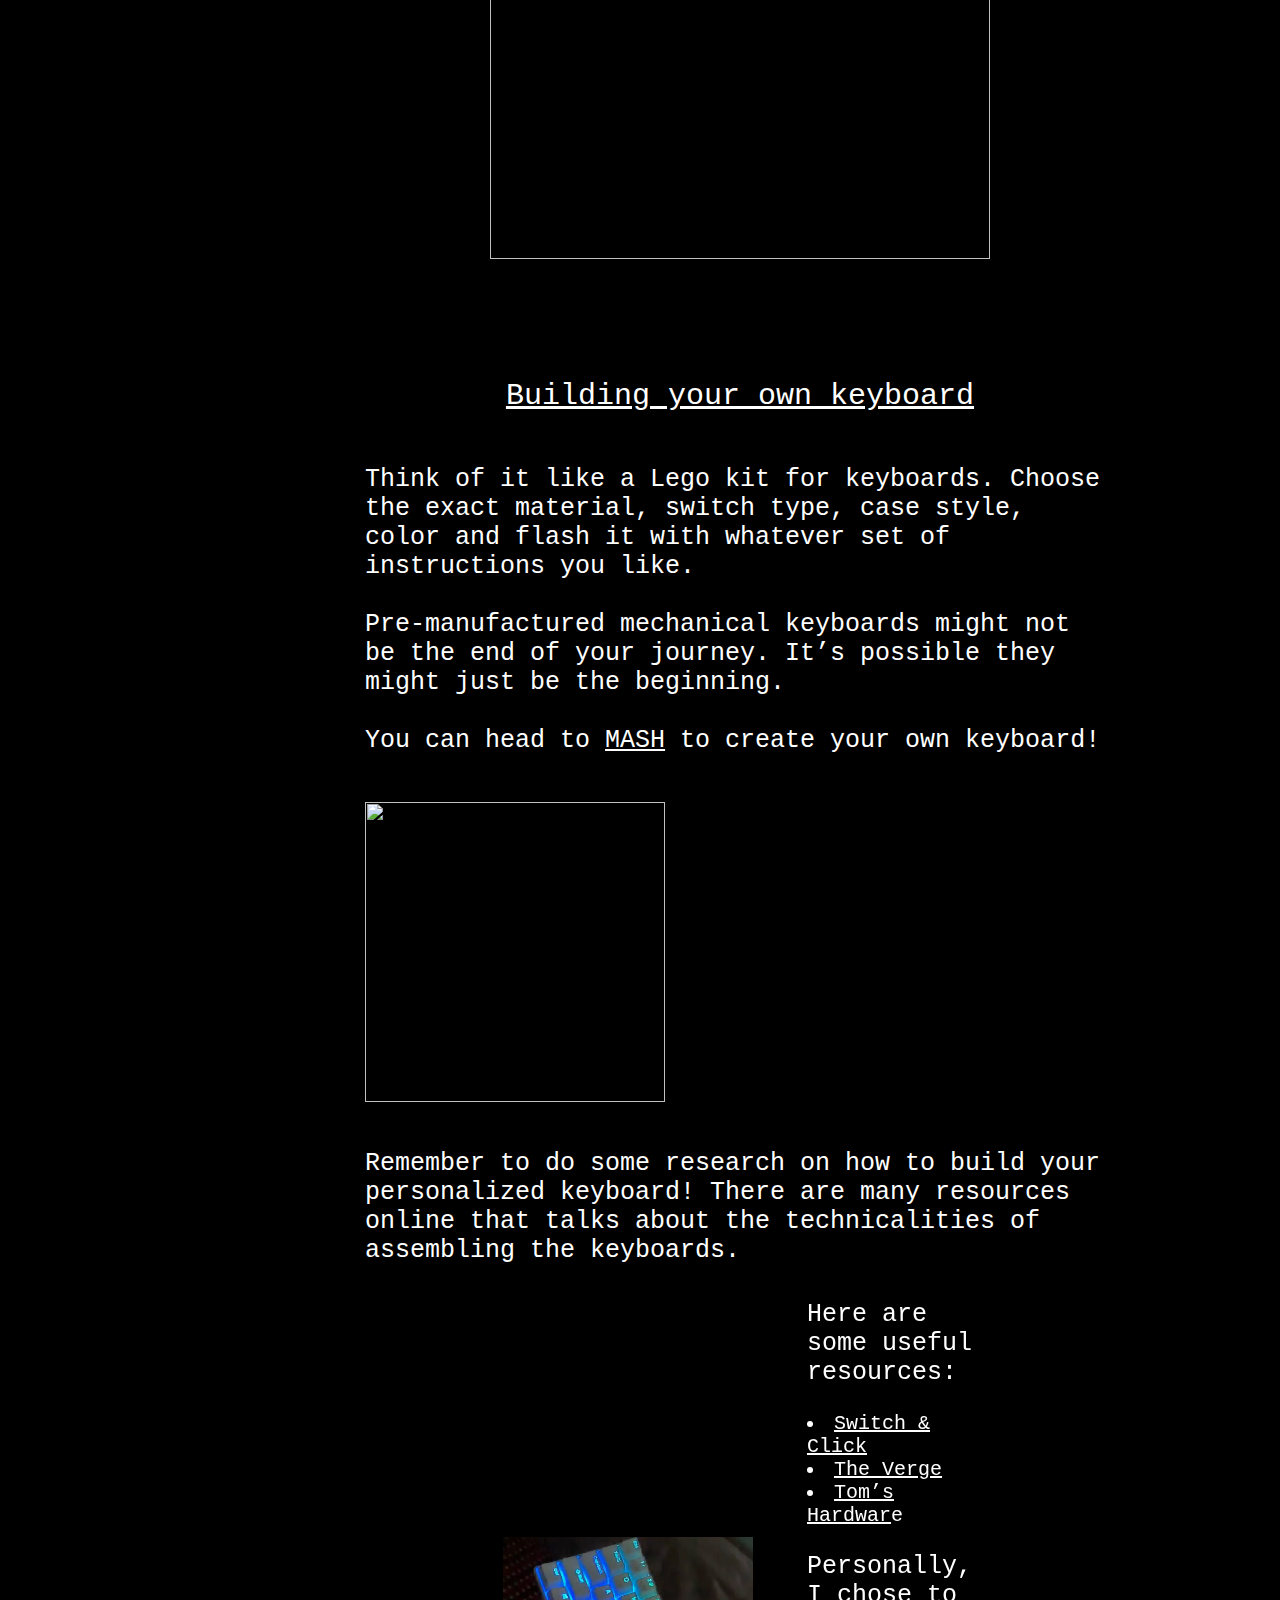
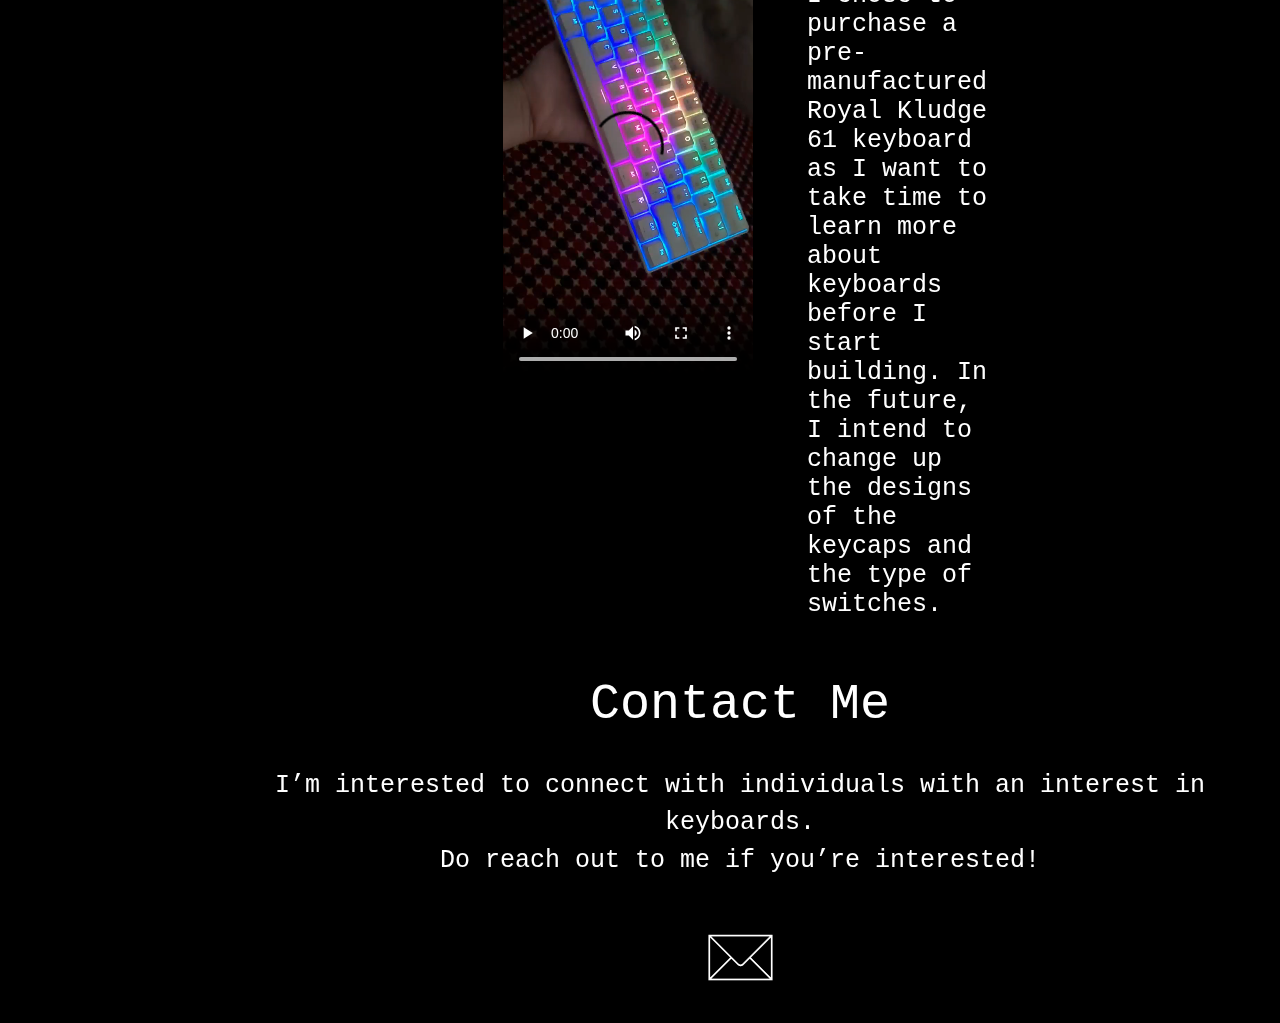
==== commit 349ebbba: "Update assignment2.html" ====
--- a/assignment2.html
+++ b/assignment2.html
@@ -318,6 +318,7 @@
           </td>
         </tr>
       </table>
+      <br /><br />
       <header style="text-align: center; font-size: 50px" id="contact">
         Contact Me
       </header>
